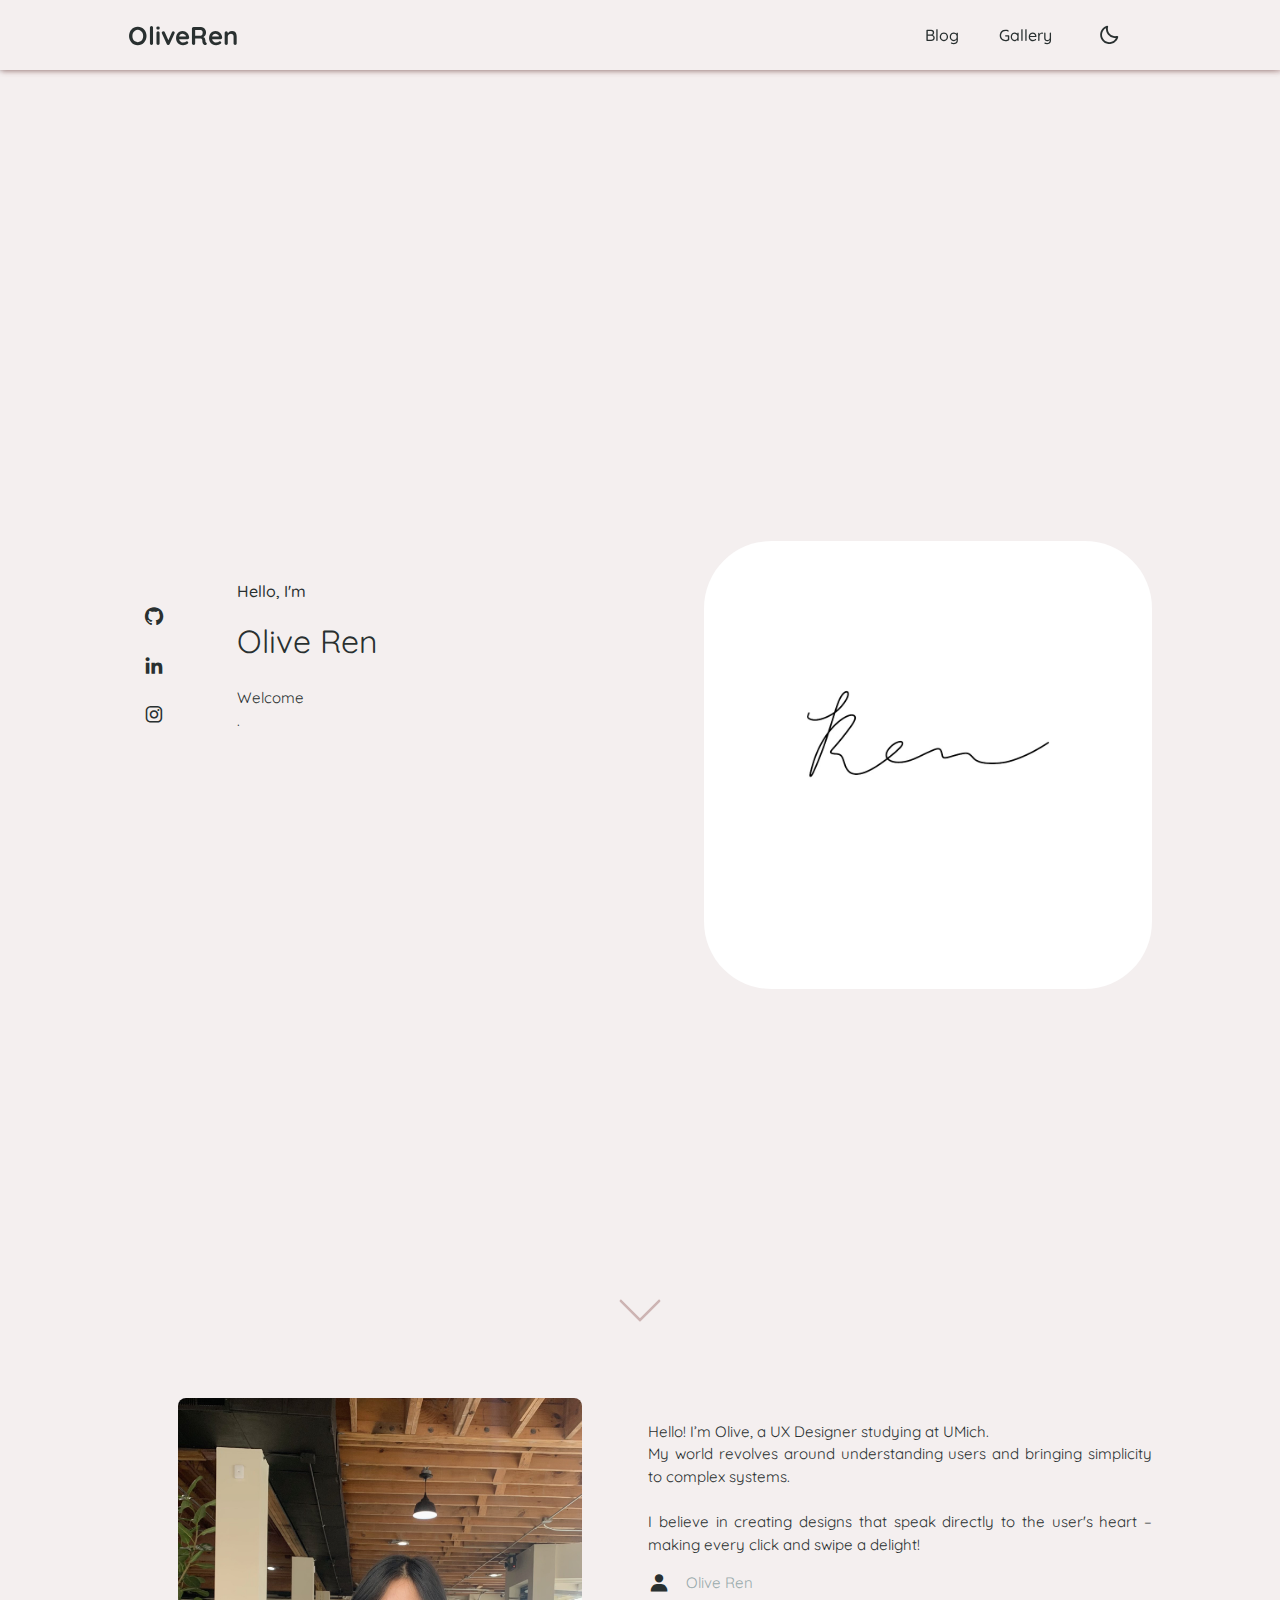
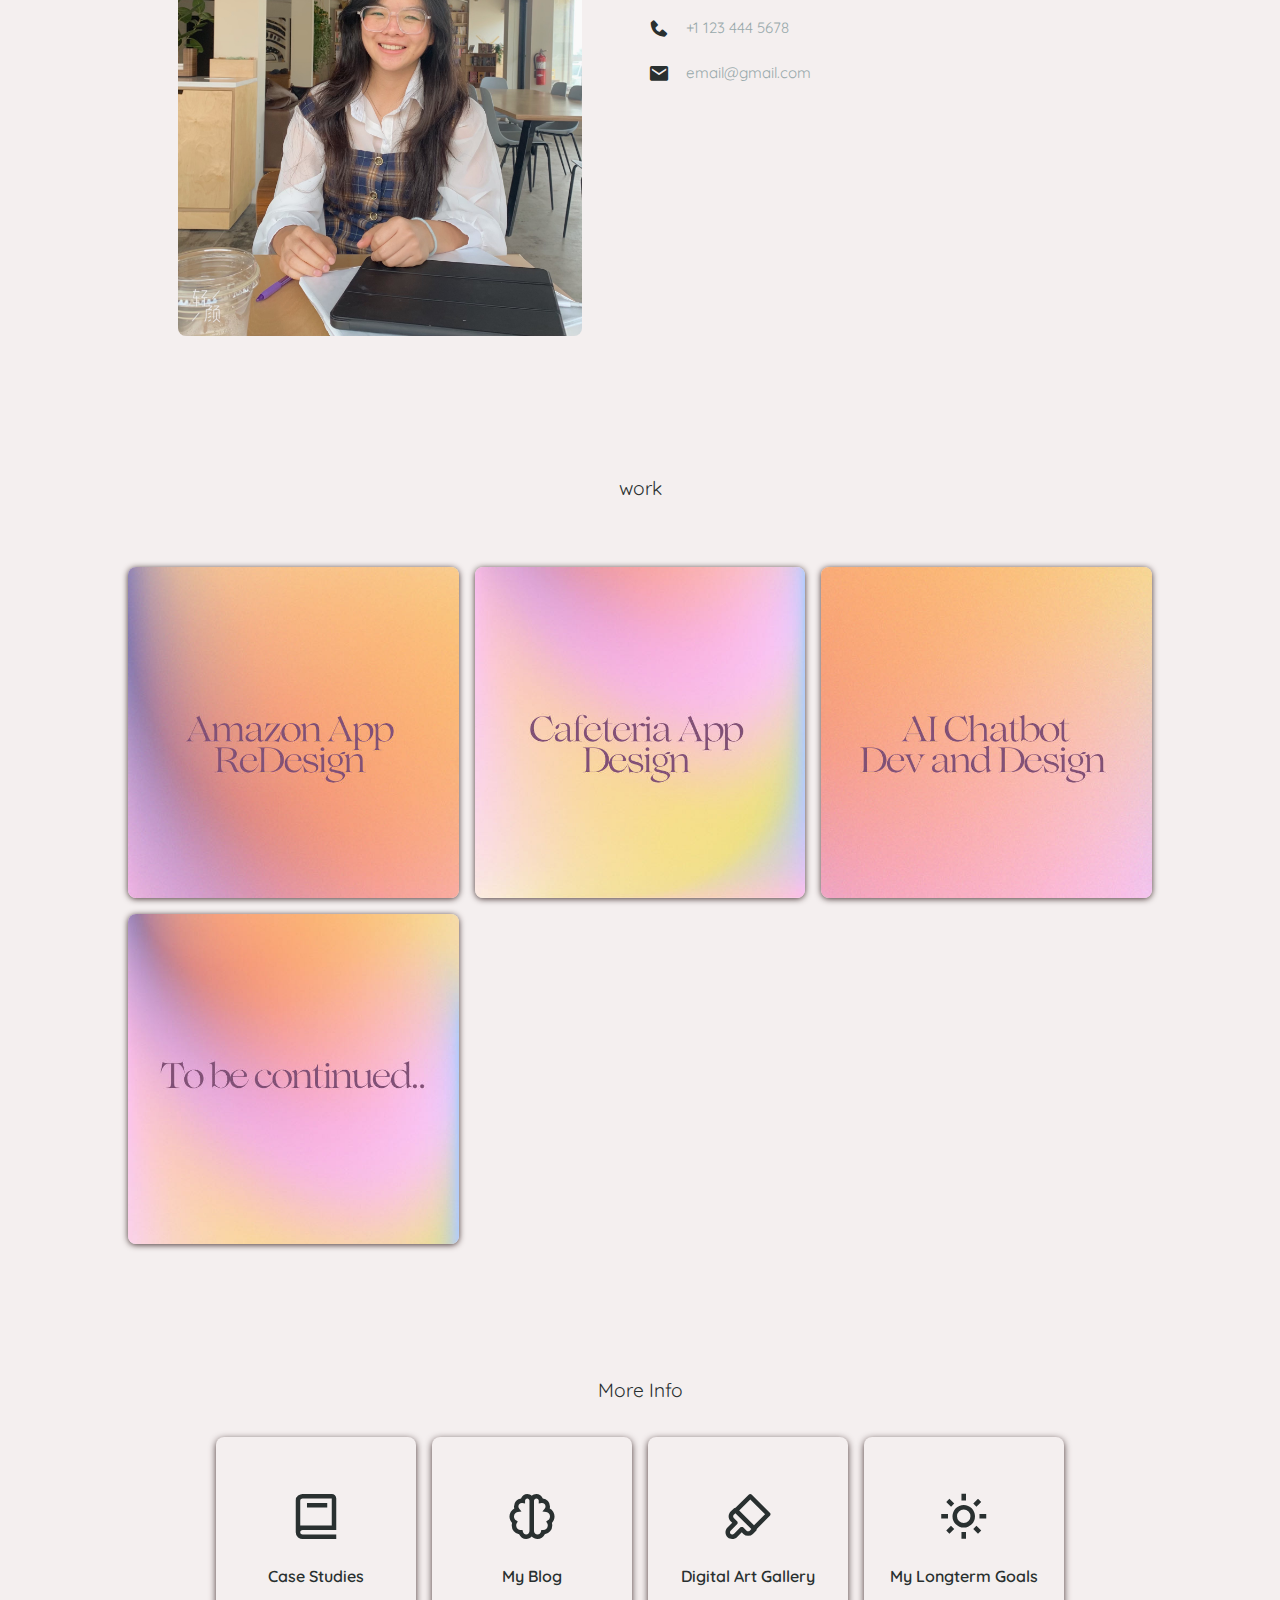
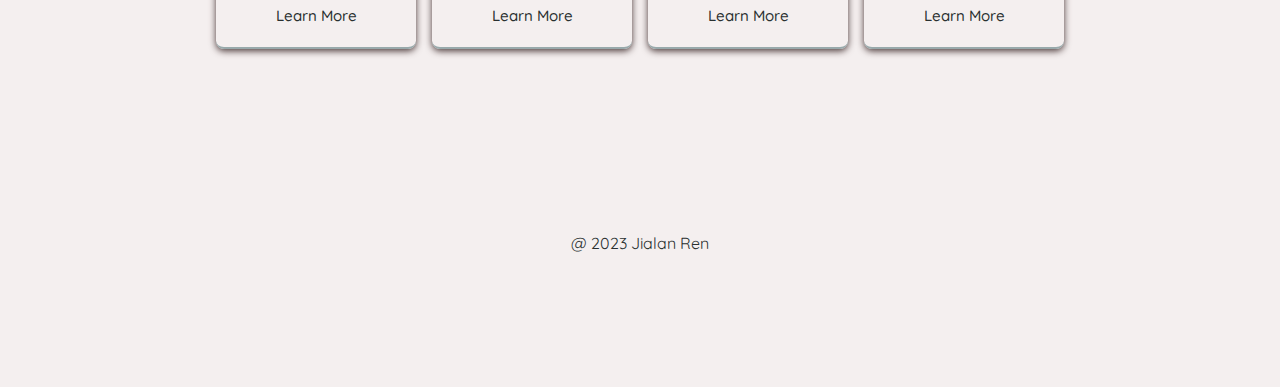
==== index.html @ ed808ed2 "Add files via upload" ====
<!DOCTYPE html>
<html lang="en">
<head>
    <meta charset="UTF-8">
    <meta http-equiv="X-UA-Compatible" content="IE=edge">
    <meta name="viewport" content="width=device-width, initial-scale=1.0">
    <title>Olive </title>
    <link rel="icon" type="image/x-icon" href="/android-chrome-192x192.png">
    <!-- Link To CSS -->
    <link rel="stylesheet" href="css/reset.css">
    <link rel="stylesheet" href="css/style.css">
    <!-- Box Icons -->
    <link rel="stylesheet"
  href="https://cdn.jsdelivr.net/npm/boxicons@latest/css/boxicons.min.css">
 
</head>
<body>
    <!-- Navbar -->
    <header>
        <a href="#" class="logo">OliveRen</a>
 
        <div class="bx bx-menu" id="menu-icon"></div>
 
        <ul class="navbar">
            <li><a href="#home"></a></li>
            
            <li><a href="blog/blog.html">Blog</a></li>
            <li><a href="gallery/index.html">Gallery</a></li>
            <li><a href="#portfolio"></a></li>
            <li><a href="#contact"></a></li>
            
            <div class="bx bx-moon" id="darkmode"></div>
        </ul>
    </header>
    <li><a href = "#main" id="jump">Skip to Main Content</a></li>
    <!-- Footer -->
    
        <div className ="bottom-header">
            <h4></h4>
        </div>

  
    <!-- Home -->
    <section class="home" id="home">
        
        <div class="social">
            <a href="https://github.com/renjialan"><i class='bx bxl-github'></i></a>
            <a href="https://www.linkedin.com/in/oliveren/"><i class='bx bxl-linkedin' ></i></a>
            <a href="https://www.instagram.com/oliveren_illustrations/"><i class='bx bxl-instagram' ></i></a>
        </div>
       
        <div class="home-text">
            <span>Hello, I'm</span>
            <h1>Olive Ren</h1>
            <h2></h2>
            <p>Welcome <br> . 
            <br><br></p>
            <!-- <a href="https://www.linkedin.com/in/oliveren/" class="btn">Contact Me</a> -->
        </div>

        

          
           <div class="branch-container">
            <img class="branch" src="img/sig.jpeg"
            width="500px"
            height="500px" alt="image of signature">
          </div>
          
       

    </section>

       <div class="arrow-container">
            <div class="arrow"></div>
          </div>
 
    <!-- About -->
    <section class="about" id="about">
        <div class="heading">
            <!-- <h2>About Me</h2>
            <span>Introduction</span>
        </div>
        About Content -->
       <div class="about-container">
            <div class="about-img">
                <img src="img/olive.JPG" alt="image of author">
            </div>
            <div class="about-text">
                <p>
                  <br>Hello! I’m Olive, a UX Designer  studying at UMich. 
                  <br>My world revolves around understanding users and bringing simplicity to complex systems. 
                  <br><br>I believe in creating designs that speak directly to the user's heart – making every click and swipe a delight!

                  
                    
                </p>
                <div class="information">
                    
                    <div class="info-box">
                        <i class='bx bxs-user' ></i>
                        <span>Olive Ren</span>
                    </div>
                    
                    <div class="info-box">
                        <i class='bx bxs-phone' ></i>
                        <span>+1 123 444 5678</span>
                    </div>
                    
                    <div class="info-box">
                        <i class='bx bxs-envelope' ></i>
                        <span>email@gmail.com</span>
                    </div>
                </div>
                
            </div> 
        </div> 

    </section>


          <!-- Portfolio -->
          <section class="portfolio" id="portfolio">
            <div class="heading">
              <h2>work</h2>
              <span></span>
              <div class="portfolio-text">
                <p>
                  <br><a href="https://github.com/renjialan/"></a>
                </p>
              </div>
            </div>
            <hr class="hr">
            <div class="portfolio-content">
              <div class="portfolio-img">
                <a href="https://medium.com/@oliveren88/amazons-mobile-app-redesigned-with-ux-principles-b2f4d8c00d8">
                  <img src="img/Amazon.jpeg" alt="image of Amazon tab">
                  <div class="img-text">
                  <div class="overlay"></div>  
                    <h3></h3>
                    <p></p>
                  </div>
                </a>
              </div>
              <div class="portfolio-img">
                <img src="img/Cafeteria.jpeg" alt="image of cafeteria app tab">
                <div class="img-text">
                  <h3></h3>
                  <p></p>
                </div>
              </div>
              <div class="portfolio-img">
                
                <img src="img/Flutter.jpeg" alt="image of flutter app tab">
                <div class="img-text">
                  <h3></h3>
                  <p></p>
                </div>
              </div>
              <div class="portfolio-img">
                <img src="img/Tobe.jpeg" alt="image that says to be continued">
                <div class="img-text">
                  <h3></h3>
                  <p></p>
                </div>
              </div>
            </div>
          </section>
          
    
    
 
    </section>
    
    <!-- Services -->
    <section class="services" id="services">
        <div class="heading">
            <h2>More Info</h2>
            
        </div>
        <div class="services-content">
            <!-- Box 1 -->
            <div class="services-box">
                <i class='bx bx-book' ></i>
                <h3>Case Studies</h3>
                <a href="https://medium.com/@oliveren88">Learn More</a>
            </div>
            <!-- Box 2 -->
            <div class="services-box">
                <i class='bx bx-brain' ></i>
                <h3>My Blog</h3>
                <a href="https://medium.com/@oliveren88">Learn More</a>
            </div>
            <!-- Box 3 -->
            <div class="services-box">
                <i class='bx bx-brush' ></i>
                <h3>Digital Art Gallery</h3>
                <a href="gallery/index.html">Learn More</a>
            </div>

            <div class="services-box">
                <i class='bx bx-sun' ></i>
                <h3>My Longterm Goals</h3>
                <a href="#">Learn More</a>
            </div>
        </div>
    </section>
    

 
    <!-- Footer -->
    <section class="Footer" id="Footer">
        <div class ="bottom-header">
            <h4><p>@ 2023 Jialan Ren<p\></h4>
    </section>
 
 
    <!-- Link To JS -->
    <script src="js/index.js"></script>
</body>
</html>
---- css/style.css ----
/* Google Fonts */

  @import url('https://fonts.googleapis.com/css2?family=Quicksand:wght@300;400&display=swap');
  @import url();

* {
  margin: 0;
  padding: 0;
  box-sizing: border-box;
  list-style: none;
  text-decoration: none;
  scroll-behavior: smooth;
  scroll-padding-top: 2rem;
  font-family: "Quicksand", sans-serif;
  -moz-osx-font-smoothing: grayscale;
  -webkit-font-smoothing: antialised;
  line-height: 1.5;
  
  
}
:root {
  --main-color: #98a9ab;
  --bg-color: #f4efef;
  --text-color: #293030;
  --second-text:#ffe521;
  accent-color: hsl(4, 43%, 80%);
  --shadow-color: hsl(0, 15%, 25%);
  --hover: #cdb4b3;
 
  --big-font: 2rem;
  --medium-font: 1rem;
  --p-font: 0.941rem;
}


/* mobile/default view */

:root {
  --big-font: 1.5rem;
  --medium-font: 0.9rem;
}


body.active {
  --text-color: #e4d8a4;
  --bg-color: #2e343a;
  }
  body {
  background: var(--bg-color);
  color: var(--text-color);
  }
  *::selection {
  color: var(--bg-color);
  background: var(--main-color);
  }
  .heading {
  text-align: center;
  margin-top: 2rem;
  }

  .heading h2 {
    font-size: 18px;
    }
    
    .heading h4{
    text-align: center;
    font-size: 15px;
    }
    
    
    
    .heading span {
    font-size: var(--p-font);
    color: var(--main-color);
    }
    header {
    position: fixed;
    width: 100%;
    top: 0;
    right: 0;
    z-index: 1000;
    display: flex;
    align-items: center;
    justify-content: space-between;
    background: var(--bg-color);
    padding: 13px 10%;
    transition: 0.2s;
    box-shadow: -3px -3px 7px var(--shadow-color),
                  2px 2px 5px var(--hover);
    }


    header.shadow {
    box-shadow: 0 0 4px rgb(14 55 54 / 15%);
    }
    .logo {
    font-size: 1rem;
    font-weight: 600;
    font-family: "Quicksand", sans-serif;
    color: var(--text-color);
    }
    
    
/* // */
.navbar {
  display: flex;
  flex-direction: column;
  position: absolute;
  top: -500px; /* Initially hidden */
  left: 0;
  right: 0;
  background: var(--bg-color);
  transition: top 0.3s;
  text-align: center;
}

.navbar.active {
  top: 100%; /* Show menu */
}

.navbar a {
  padding: 1.5rem;
  display: block;
  color: var(--text-color);
}
/* // */

/* signature pricture */
.branch-container {
  position: relative;
  width: 100%;
  height: auto;
  display: none;
  justify-content: center;
  align-items: center;
  margin-top: 20vh;
}

.branch {
  max-width: 100%;
  height: auto;
  object-fit: contain; /* Ensures the image fits within the container without stretching */
  border-radius: 15%;
  /* animation: float 5s infinite; */
}

    
#darkmode {
font-size: 22px;
cursor: pointer;
}

.social {
display: flex;
flex-direction: column;
padding-left: 15px;
}


.social a {
margin-bottom: 1rem;
font-size: 22px;
color: var(--text-color);
}
.social a:hover {
color: var(--hover);
}


/* blinking arrow */
    .arrow-container {
      position: relative;
      margin-top: -5%;
      display: flex;
      justify-content: center;
      
      }
      
      .arrow {
      width: 30px;
      height: 30px;
      border: solid var(--hover);
      border-width: 0 3px 3px 0;
      border-radius: 5%;
      transform: rotate(45deg);
      animation: blink 3s infinite;
      }
      
      @keyframes blink {
      0% {
        opacity: 1;
      }
      50% {
        opacity: 0;
      }
      100% {
        opacity: 1;
      }
      }
      
      @keyframes glowing {
      0%, 100% {
        box-shadow: 0 0 5px 5px --hover; /* Glowing effect */
      }
      50% {
        box-shadow: none;
      }
      }


      
      
    .home {
      position: relative;
      width: 100%;
      min-height: 150vh;
      display: grid;
      grid-template-columns: 0.5fr 1fr 1fr ;
      align-items: center;
      gap: 1.2rem;
      }
      .home-img {
      order: 3;
      }
      .home-img img {
      width: 100%;
      }
      .home-text span {
      font-size: var(--medium-font);
      font-weight: 500;
      margin-top: 50%;
      }
      .home-text h1 {
      font-size: var(--big-font);
      margin-top: 3%;
      margin-bottom: 5%;
      }
      .home-text h2 {
      font-size: 1.1rem;
      font-weight: 400;
      margin-bottom: 1rem;
      }
      .home-text p {
      font-size: var(--p-font);
      font-weight: 400;
      margin: 0.7rem 0 1rem;
      }

      .about-container {
        display: grid;
        grid-template-columns: repeat(2, 1fr);
        gap: 1rem;
        margin-top: 2rem;
        }
        
        .about-img img {
        width: 80%;
        border-radius: 0.5rem;
        }
        .about-text p {
        font-size: var(--p-font);
        font-weight: 400;
        text-align: justify;
        }
        .information {
        margin: 1rem 0 1.4rem;
        }
        .information .info-box {
        display: flex;
        align-items: center;
        margin-bottom: 1.4rem;
        }
        .information .info-box .bx {
        font-size: 22px;
        }
        .information .info-box span {
        font-weight: 400;
        margin-left: 1rem;
        }
        .skills-container {
        display: grid;
        grid-template-columns: repeat(2, 1fr);
        align-items: center;
        gap: 1rem;
        margin-top: 4rem;
        }
        .skills-img img {
        width: 120%;
        height: auto;
        padding-left: 3rem;
        object-position: center;
        }
        
        
        
        .services-content {
        display: grid;
        grid-template-columns: repeat(auto-fit, minmax(200px, auto));
        justify-content: center;
        gap: 1rem;
        margin-top: 2rem;
        }
        .services-box {
        padding: 20px;
        gap: 10px;
        width: 100%;
        display: flex;
        flex-direction: column;
        align-items: center;
        text-align: center;
        border-radius: 0.5rem;
        border-bottom: 2px solid var(--main-color);
        box-shadow: 0 2px 7px var(--shadow-color);
        }
        .services-box:hover{
        background-color: var(--hover);
        }
        
        .services-box h3 {
        font-size: 1rem;
        font-weight: 600;
        margin: 0.7rem 0 0.4rem;
        }
        .services-box:hover h3{
        color: var(text-color);
        }
        .services-box .bx {
        padding-top: 2rem;
        font-size: 54px;
        color: var(--text-color);
        }
        .services-box:hover .bx{
        color: var(--text-color);
        }
        .services-box a {
        color: var(--text-color);
        font-size: var(--p-font);
        font-weight: 500;
        }
        .services-box:hover a{
        color: var(--hover);
        }
        .portfolio-content {
        display: grid;
        grid-template-columns: repeat(auto-fit, minmax(280px, auto));
        gap: 1rem;
        margin-top: 2rem;
        }
        
        .portfolio-text p {
        font-size: 15px;
        font-weight: 400;
        text-align: center;
        margin-top: 10px;
        margin-bottom: 10px;
        }
        .portfolio-img {
        overflow: hidden;
        border-radius: 0.5rem;
        box-shadow: 0 1px 6px var(--shadow-color);
        
        }
        .portfolio-img img {
        width: 100%;
        display: block;
        }
        .portfolio-img img:hover {
        transform: scale(1.1);
        transition: 1s;
        
        }
        
        .portfolio-img {
        position: relative;
        }
        
        .img-text {
        position: absolute;
        top: 50%;
        left: 50%;
        transform: translate(-50%, -50%);
        text-align: center;
         /* Set the desired text color */
        /* background-color: rgba(0, 0, 0, 0.7); Set the desired background color and opacity */
        padding: 10px;
        width: 80%; /* Adjust the width as needed */
        }
        
        .img-text h3 {
        margin-bottom: 5px;
        font-size: 20px; /* Set the desired font size */
        }
        
        .img-text p {
        margin: 0;
        }
        
        .overlay {
        position: absolute;
        top: 0;
        bottom: 0;
        left: 0;
        right: 0;
        height: 100%;
        width: 100%;
        opacity: 0;
        transition: .5s ease;
        background-color: #FFFFFF;
        }
        
        .container:hover .overlay {
        opacity: 1;
        }
        
        .Footer {
        display: grid;
        place-items: center;
        padding: 20px;
        background: var(--bg-color);
        color: var(--text-color);
        }
        .Footer h4 {
        margin-top: 7rem;
        font-size: 1rem;
        margin-bottom: 7rem;
        }
        .Footer-social a i{
        color: var(accent-color);
        font-size: 25px;
        margin-left: 10px;
        text-align: center;
        line-height: 40px;
        background-color: var(--bg-color);
        border-radius: 50%;
        width: 40px;
        height: 40px;
        }
        .copyright {
        padding: 20px;
        background: var(--main-color);
        text-align: center;
        color: var(--bg-color);
        }
        .copyright a{
        color: var(--shadow-color);
        }
/* accessibility code */

#jump{
  position: absolute;
  left: -500px;  
  
  z-index: 2;
  padding: 5px 10px; 
  color: black;
  border: #fff 2px solid;
  border-radius: 10px;
}

#jump:focus { 
  left: 50px;  
  position: absolute;
   
  
  z-index: 2000;
  padding: 5px 10px; 
  color: black;
  border: #fff 2px solid;
  border-radius: 10px;
}

@media screen and (prefers-reduced-motion: reduce) {
  img {
     transition: none;
 }

 .arrow{
     animation: none;
 }
}
 


/* menu icon toggle */
#menu-icon {
  font-size: 24px;
  cursor: pointer;
  z-index: 10001;
  display: block; /* Visible on mobile */
}

#menu-icon:hover {
  color: var(--hover);
}

/* tablet view */
@media (min-width: 768px) {
  
  section {
    padding: 50px 10%;
  }

 
  .heading h2, .heading h4 {
    font-size: larger;
  }

  
  .about-container, .skills-container {
    grid-template-columns: repeat(2, 1fr);
  }

  .logo {
    font-size: 1.61rem;
    font-weight: 700;
    
    }
    
  .branch-container {
    position: relative;
    width: 100%;
    height: auto;
    display: flex;
    justify-content: center;
    align-items: center;
    margin-top: 20vh;
  }
  
  .branch {
    max-width: 100%;
    height: auto;
    object-fit: contain; 
    border-radius: 15%;
    /* animation: float 5s infinite; */
  }


  header {
    position: fixed;
    width: 100%;
    top: 0;
    right: 0;
    z-index: 1000;
    display: flex;
    align-items: center;
    justify-content: space-between;
    background: var(--bg-color);
    padding: 13px 10%;
    transition: 0.2s;
    box-shadow: -3px -3px 7px var(--shadow-color),
                  2px 2px 5px var(--hover);
    }
    header.shadow {
    box-shadow: 0 0 4px rgb(14 55 54 / 15%);
    }
  .navbar {
    display: flex;
    }
  .navbar a {
    font-size: 1rem;
    padding: 10px 20px;
    color: var(--text-color);
    
    font-weight: 500;
    }
    .navbar a:hover {
    color: var(--hover);
    }
    #menu-icon {
    
    display: none;
    }
    #darkmode {
    font-size: 22px;
    cursor: pointer;
    }


 
      .navbar a {
      font-size: 1rem;
      padding: 10px 20px;
      color: var(--text-color);
      font-weight: 500;
      }
    
    
    .navbar a {
      padding: 1.5rem;
      display: block;
      color: var(--text-color);
    }
    

    header {
      padding: 13px 10%; /* Adjust the padding for larger screens */
  }

 

  .navbar {
      display: flex; 
      flex-direction: row; 
      position: relative; 
      top: auto; 
      justify-content: center; 
  }

  .navbar a {
      padding: 10px 20px; /* Adjust the padding for navbar links */
      display: inline-block; /* Display links in line */
  }

  #menu-icon {
      display: none; /* Hide the hamburger menu icon on desktop */
  }

  #darkmode {
      /* Adjust the dark mode icon style if needed */
      font-size: 22px; 
      position: absolute;
      top: 0.7rem;
      right: 2rem;
      vertical-align: middle;
  }


}
/* desktop view */

@media (min-width: 1024px) {
  header {
    padding: 13px 10%;
  }


  :root {
    --big-font: 2rem;
    --medium-font: 1rem;
  }


  .home {
    grid-template-columns: 0.2fr 1fr 1fr;
  }

}
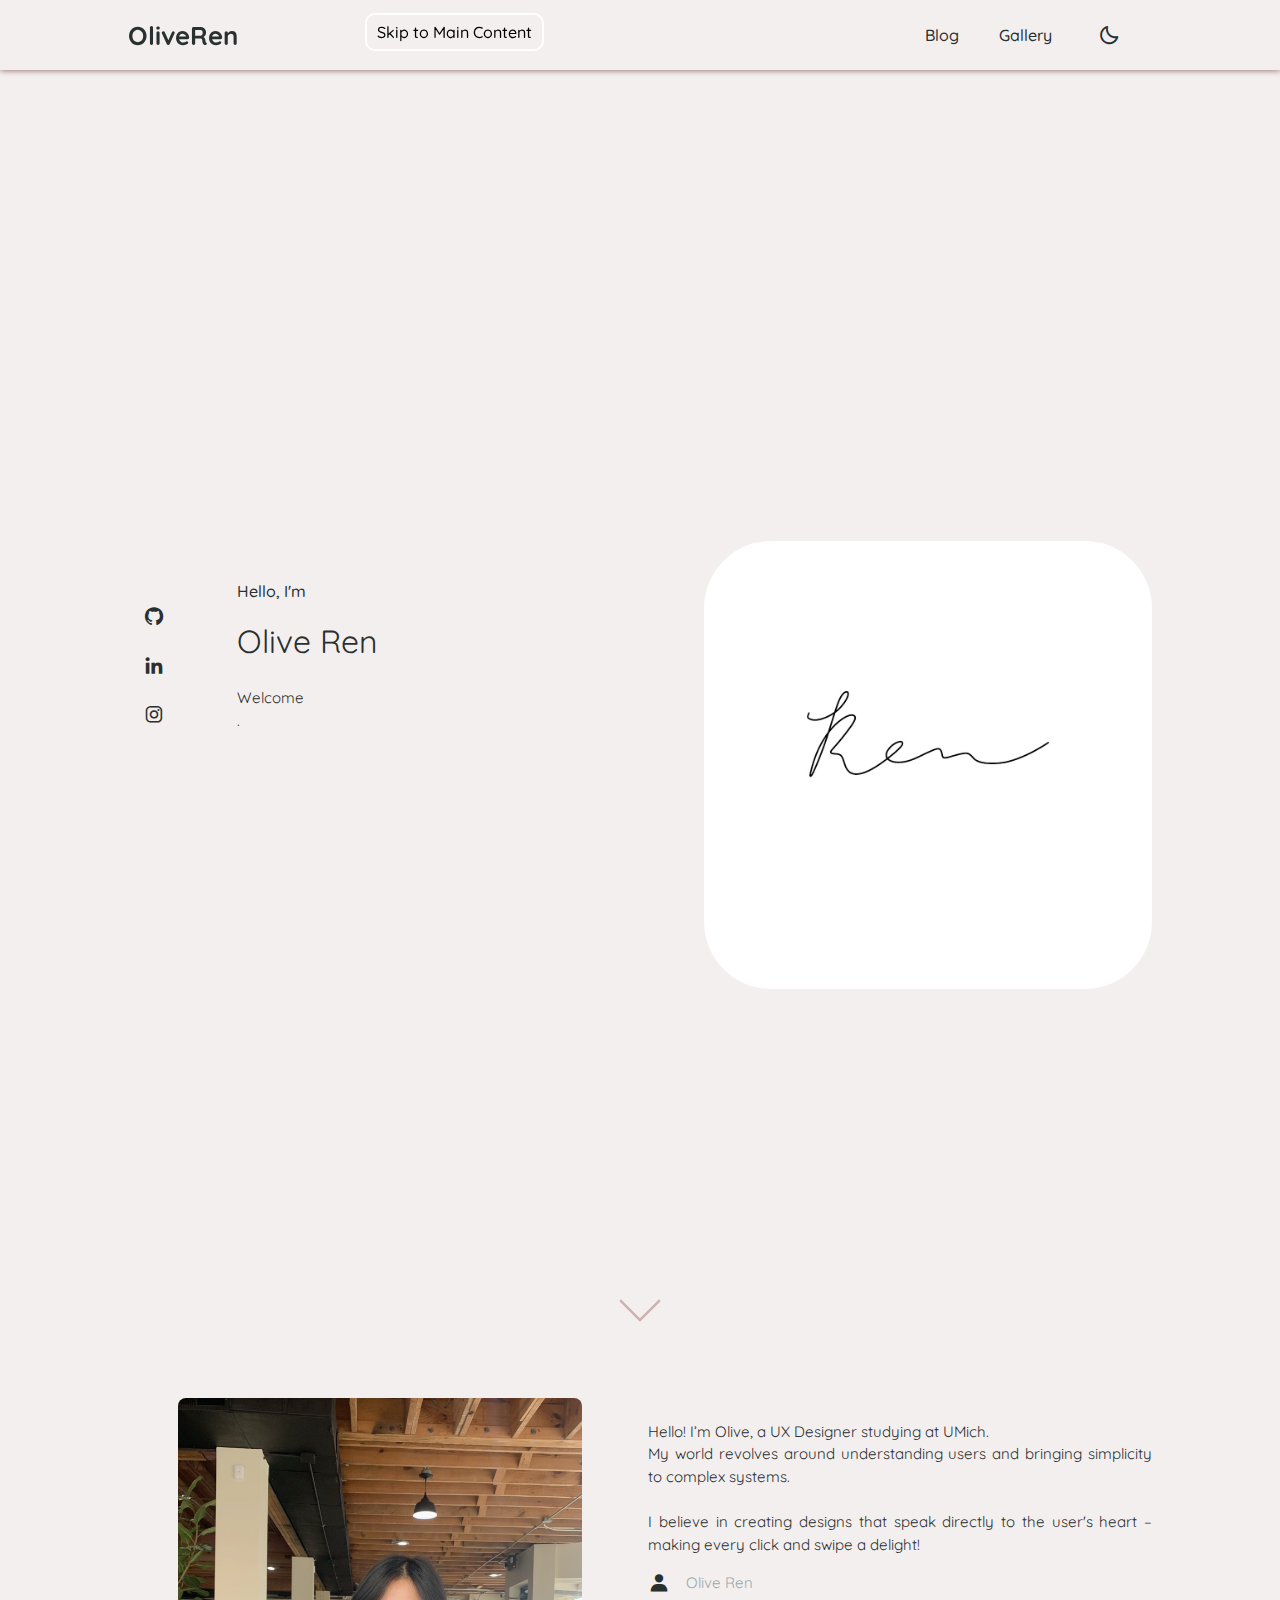
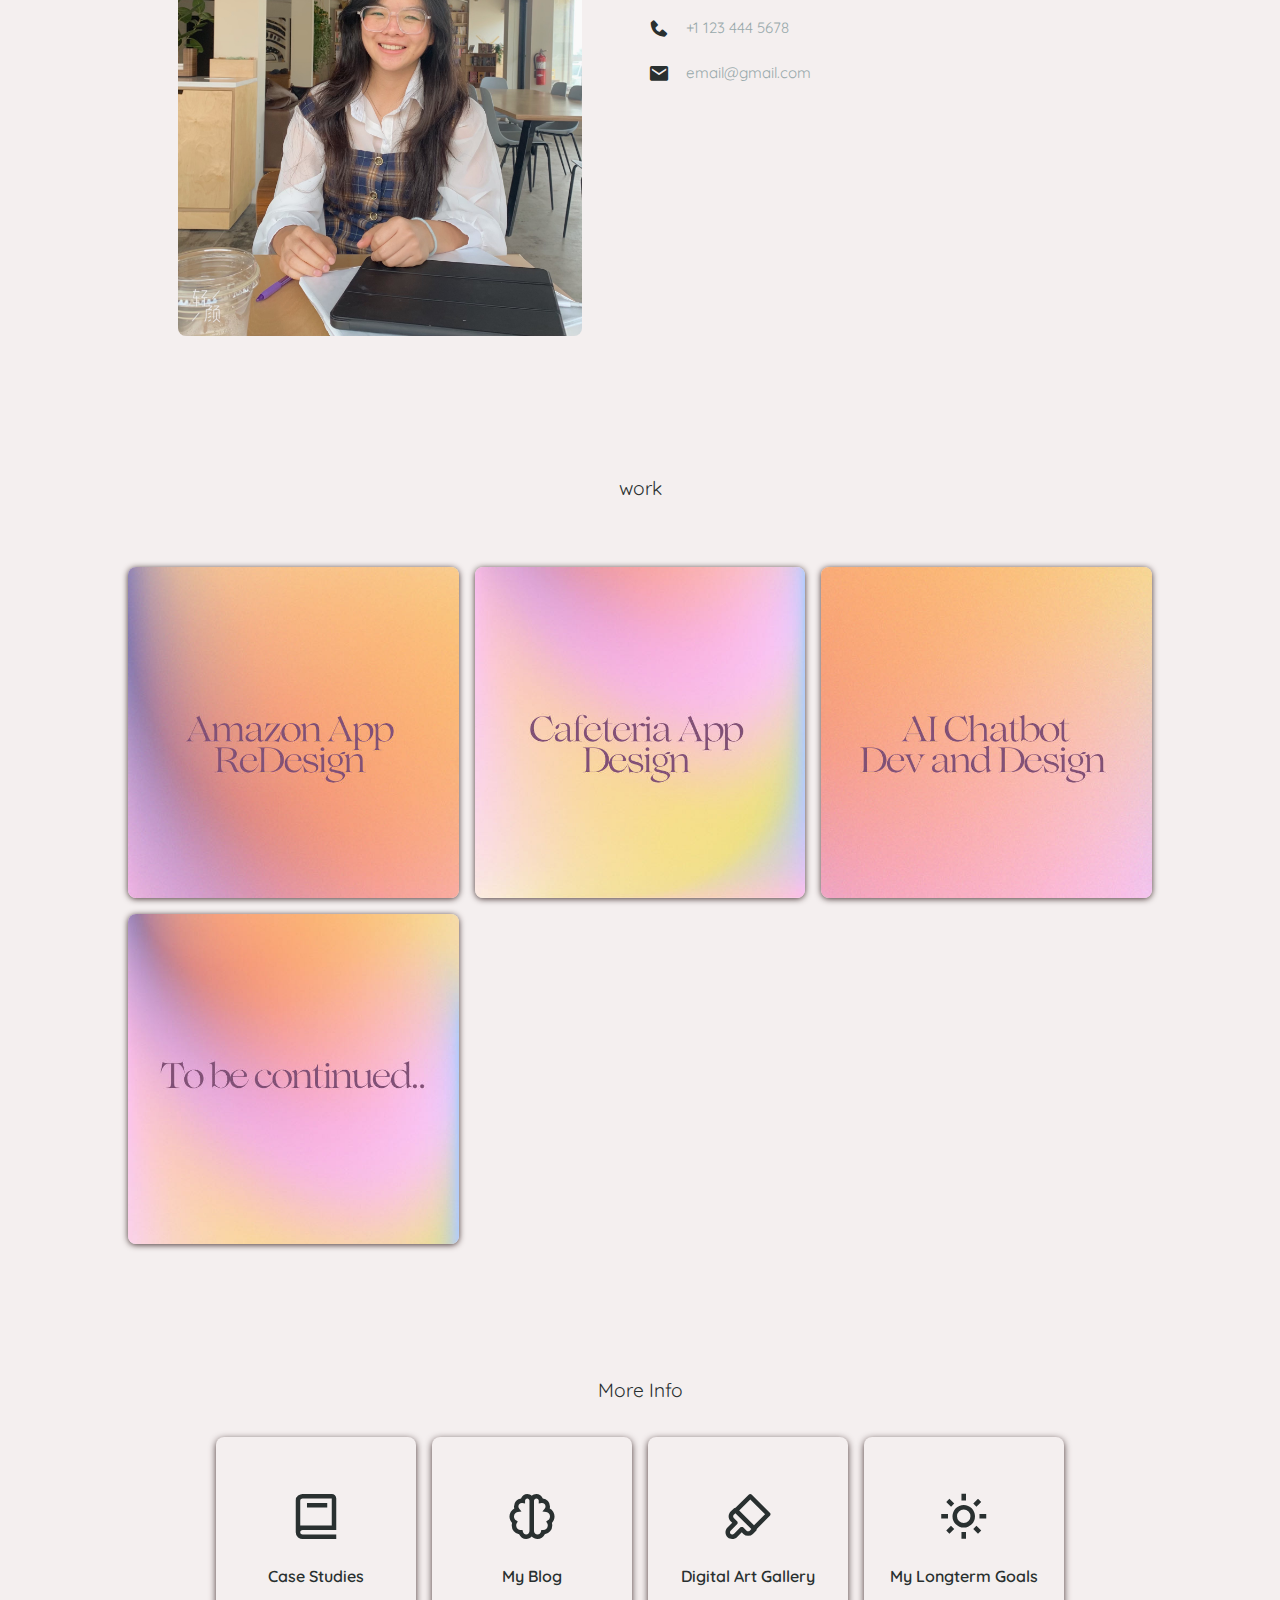
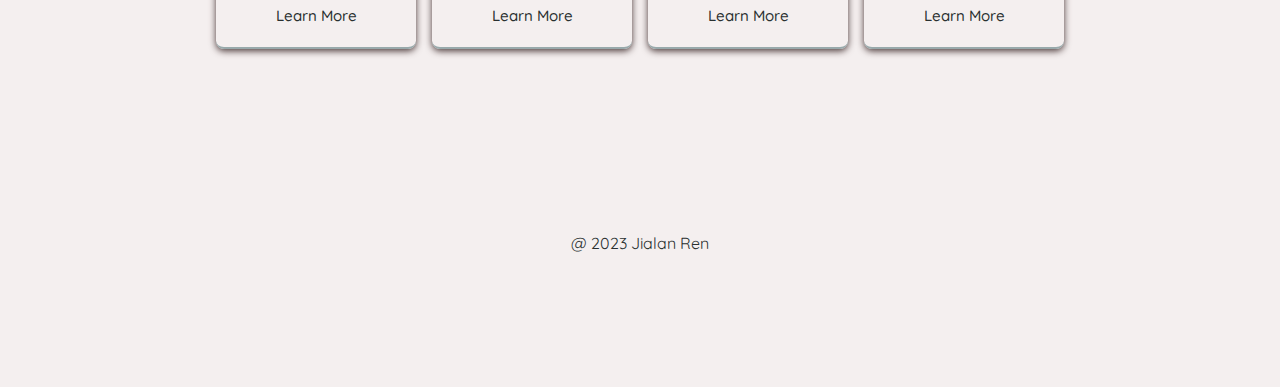
==== commit a27005eb: "Update index.html" ====
--- a/index.html
+++ b/index.html
@@ -18,11 +18,13 @@
 <body>
     <!-- Navbar -->
     <header>
+      
         <a href="#" class="logo">OliveRen</a>
  
         <div class="bx bx-menu" id="menu-icon"></div>
- 
+ <nav>
         <ul class="navbar">
+          <li><a href = "#home" id="jump">Skip to Main Content</a></li>
             <li><a href="#home"></a></li>
             
             <li><a href="blog/blog.html">Blog</a></li>
@@ -32,8 +34,9 @@
             
             <div class="bx bx-moon" id="darkmode"></div>
         </ul>
+      </nav>
     </header>
-    <li><a href = "#main" id="jump">Skip to Main Content</a></li>
+    
     <!-- Footer -->
     
         <div className ="bottom-header">
@@ -219,4 +222,4 @@
     <!-- Link To JS -->
     <script src="js/index.js"></script>
 </body>
-</html>+</html>
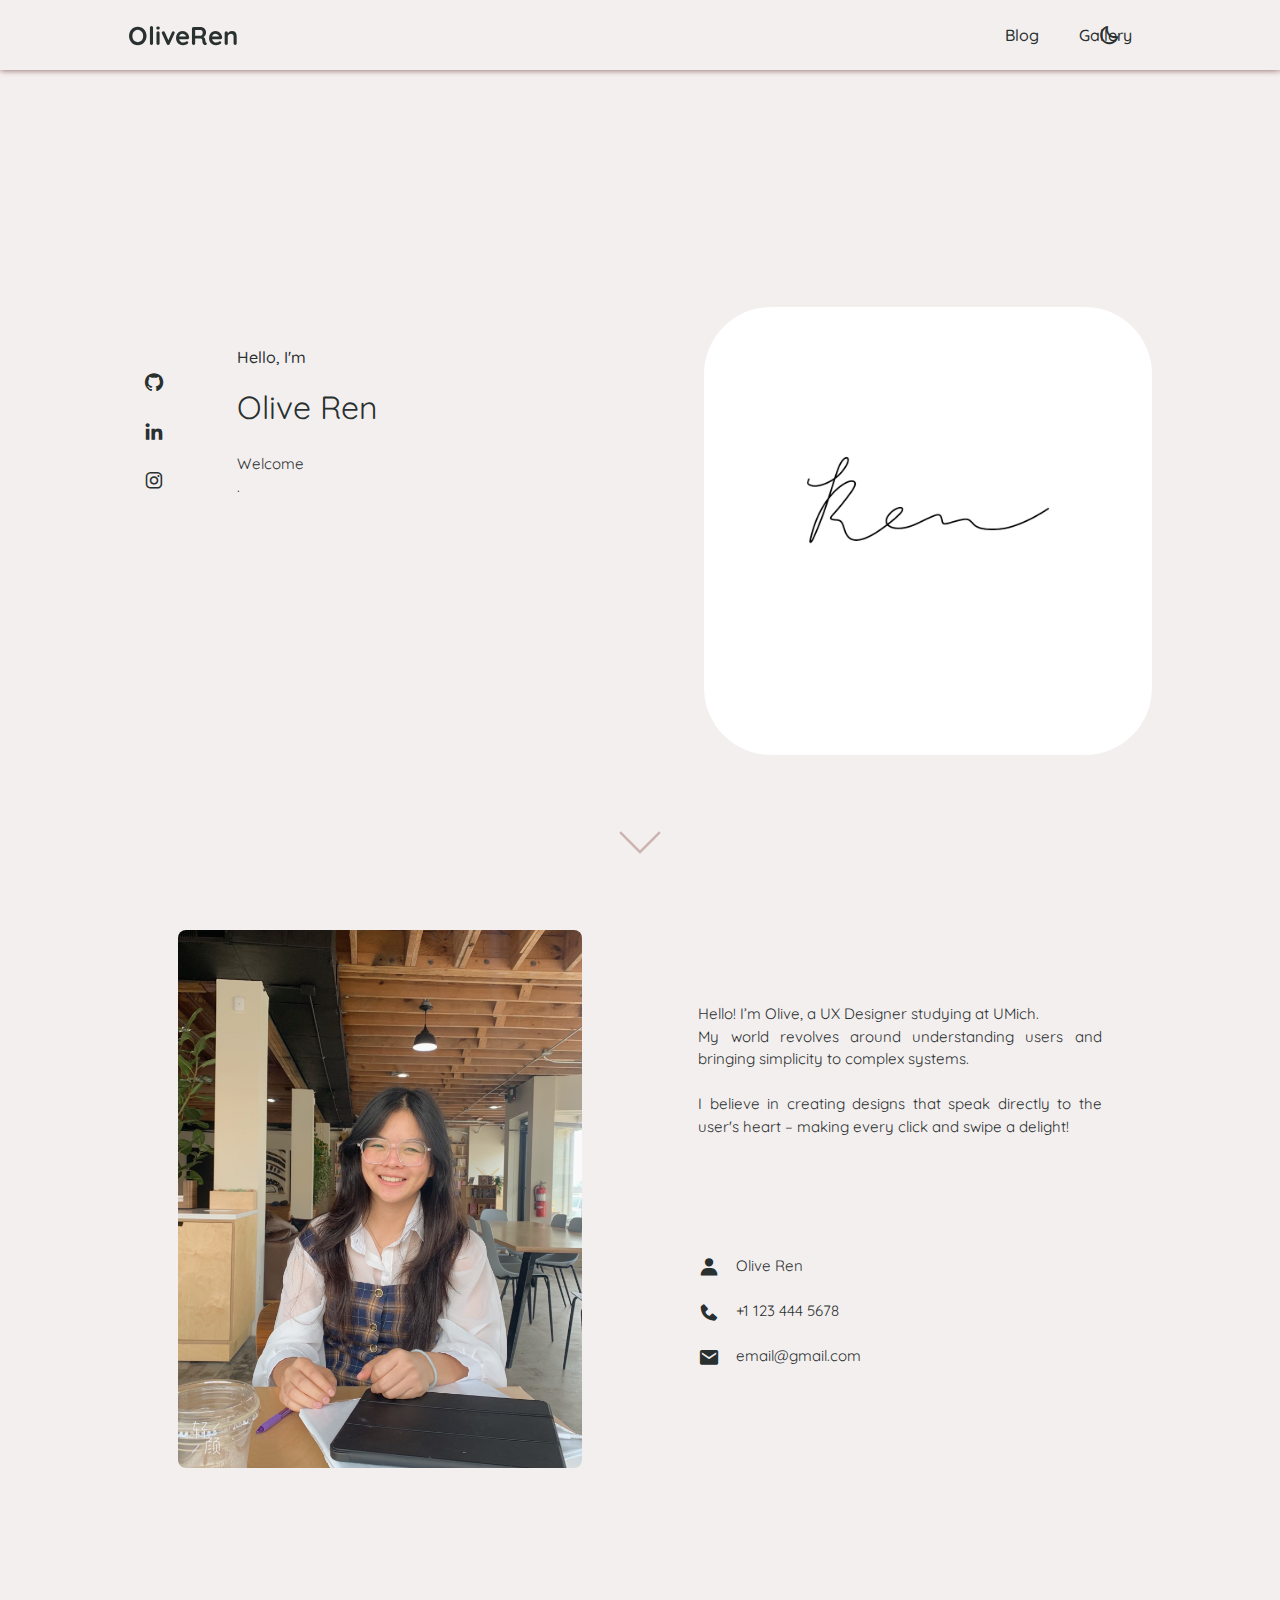
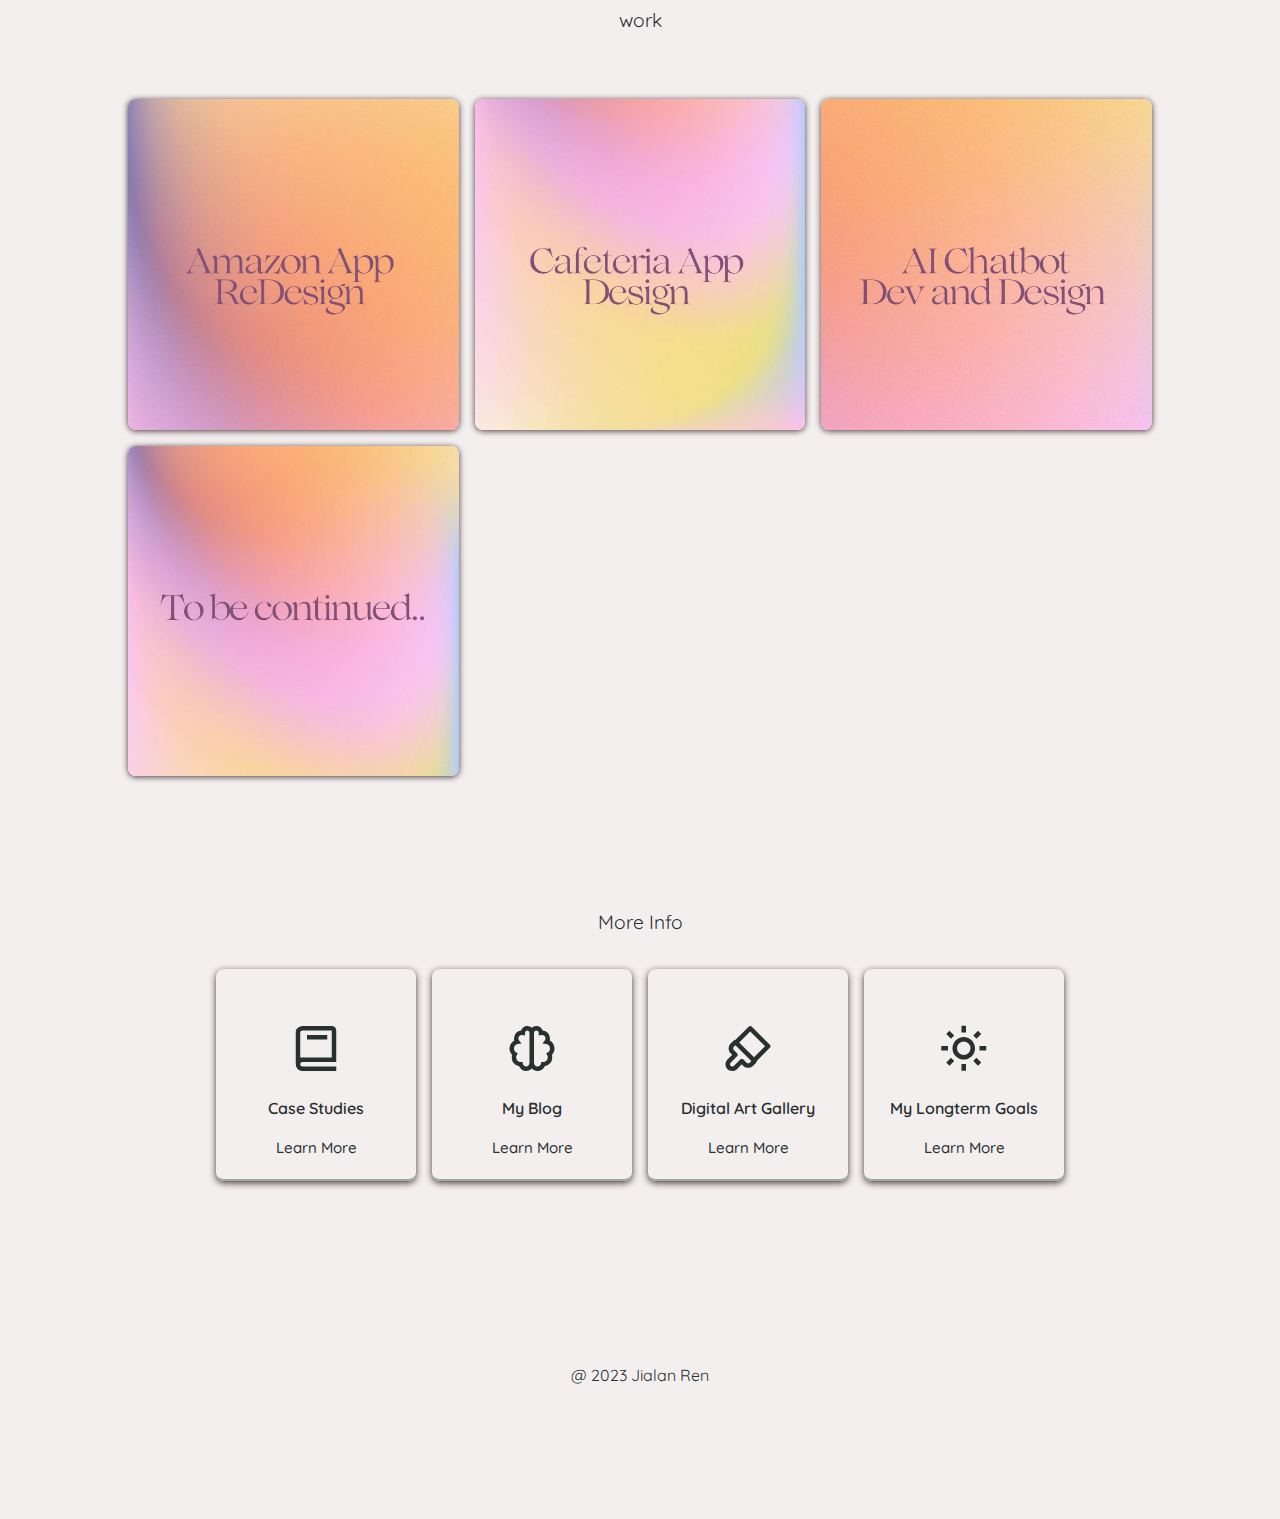
==== commit 10c0e810: "Update index.html" ====
--- a/index.html
+++ b/index.html
@@ -25,12 +25,11 @@
  <nav>
         <ul class="navbar">
           <li><a href = "#home" id="jump">Skip to Main Content</a></li>
-            <li><a href="#home"></a></li>
-            
-            <li><a href="blog/blog.html">Blog</a></li>
+            
+            
+            <li><a href="https://medium.com/@oliveren">Blog</a></li>
             <li><a href="gallery/index.html">Gallery</a></li>
-            <li><a href="#portfolio"></a></li>
-            <li><a href="#contact"></a></li>
+            
             
             <div class="bx bx-moon" id="darkmode"></div>
         </ul>
@@ -40,7 +39,7 @@
     <!-- Footer -->
     
         <div className ="bottom-header">
-            <h4></h4>
+            
         </div>
 
   
@@ -56,7 +55,7 @@
         <div class="home-text">
             <span>Hello, I'm</span>
             <h1>Olive Ren</h1>
-            <h2></h2>
+            
             <p>Welcome <br> . 
             <br><br></p>
             <!-- <a href="https://www.linkedin.com/in/oliveren/" class="btn">Contact Me</a> -->
@@ -141,7 +140,7 @@
                   <img src="img/Amazon.jpeg" alt="image of Amazon tab">
                   <div class="img-text">
                   <div class="overlay"></div>  
-                    <h3></h3>
+                    
                     <p></p>
                   </div>
                 </a>
--- a/css/style.css
+++ b/css/style.css
@@ -45,6 +45,8 @@
 body.active {
   --text-color: #e4d8a4;
   --bg-color: #2e343a;
+  --shadow-color: rgba(255, 255, 255, 0.2); /* Example: Lighter shadow for dark mode */
+    --hover: rgba(255, 255, 255, 0.4); /* Adjust as needed */
   }
   body {
   background: var(--bg-color);
@@ -72,7 +74,7 @@
     
     .heading span {
     font-size: var(--p-font);
-    color: var(--main-color);
+    
     }
     header {
     position: fixed;
@@ -91,9 +93,7 @@
     }
 
 
-    header.shadow {
-    box-shadow: 0 0 4px rgb(14 55 54 / 15%);
-    }
+  
     .logo {
     font-size: 1rem;
     font-weight: 600;
@@ -124,6 +124,8 @@
   display: block;
   color: var(--text-color);
 }
+
+
 /* // */
 
 /* signature pricture */
@@ -214,7 +216,7 @@
     .home {
       position: relative;
       width: 100%;
-      min-height: 150vh;
+      min-height: 98vh;
       display: grid;
       grid-template-columns: 0.5fr 1fr 1fr ;
       align-items: center;
@@ -248,9 +250,9 @@
       }
 
       .about-container {
-        display: grid;
-        grid-template-columns: repeat(2, 1fr);
-        gap: 1rem;
+        display: flex;
+        flex-direction: column;
+        
         margin-top: 2rem;
         }
         
@@ -262,14 +264,17 @@
         font-size: var(--p-font);
         font-weight: 400;
         text-align: justify;
+        padding: 10%;
         }
         .information {
         margin: 1rem 0 1.4rem;
+        padding: 10%;
         }
         .information .info-box {
         display: flex;
         align-items: center;
         margin-bottom: 1.4rem;
+        color: #293030;
         }
         .information .info-box .bx {
         font-size: 22px;
@@ -449,8 +454,7 @@
 
 #jump{
   position: absolute;
-  left: -500px;  
-  
+  left: -5000px;  
   z-index: 2;
   padding: 5px 10px; 
   color: black;
@@ -459,10 +463,10 @@
 }
 
 #jump:focus { 
-  left: 50px;  
+  left: -500px;  
   position: absolute;
    
-  
+  top: 100px;
   z-index: 2000;
   padding: 5px 10px; 
   color: black;
@@ -487,6 +491,7 @@
   font-size: 24px;
   cursor: pointer;
   z-index: 10001;
+  padding-left: 80%;
   display: block; /* Visible on mobile */
 }
 
@@ -534,7 +539,17 @@
     border-radius: 15%;
     /* animation: float 5s infinite; */
   }
-
+  .about-container {
+    display: grid;
+    grid-template-columns: repeat(2, 1fr);
+    gap: 1rem;
+    margin-top: 2rem;
+    }
+    
+    .about-img img {
+    width: 80%;
+    border-radius: 0.5rem;
+    }
 
   header {
     position: fixed;
@@ -551,9 +566,7 @@
     box-shadow: -3px -3px 7px var(--shadow-color),
                   2px 2px 5px var(--hover);
     }
-    header.shadow {
-    box-shadow: 0 0 4px rgb(14 55 54 / 15%);
-    }
+   
   .navbar {
     display: flex;
     }
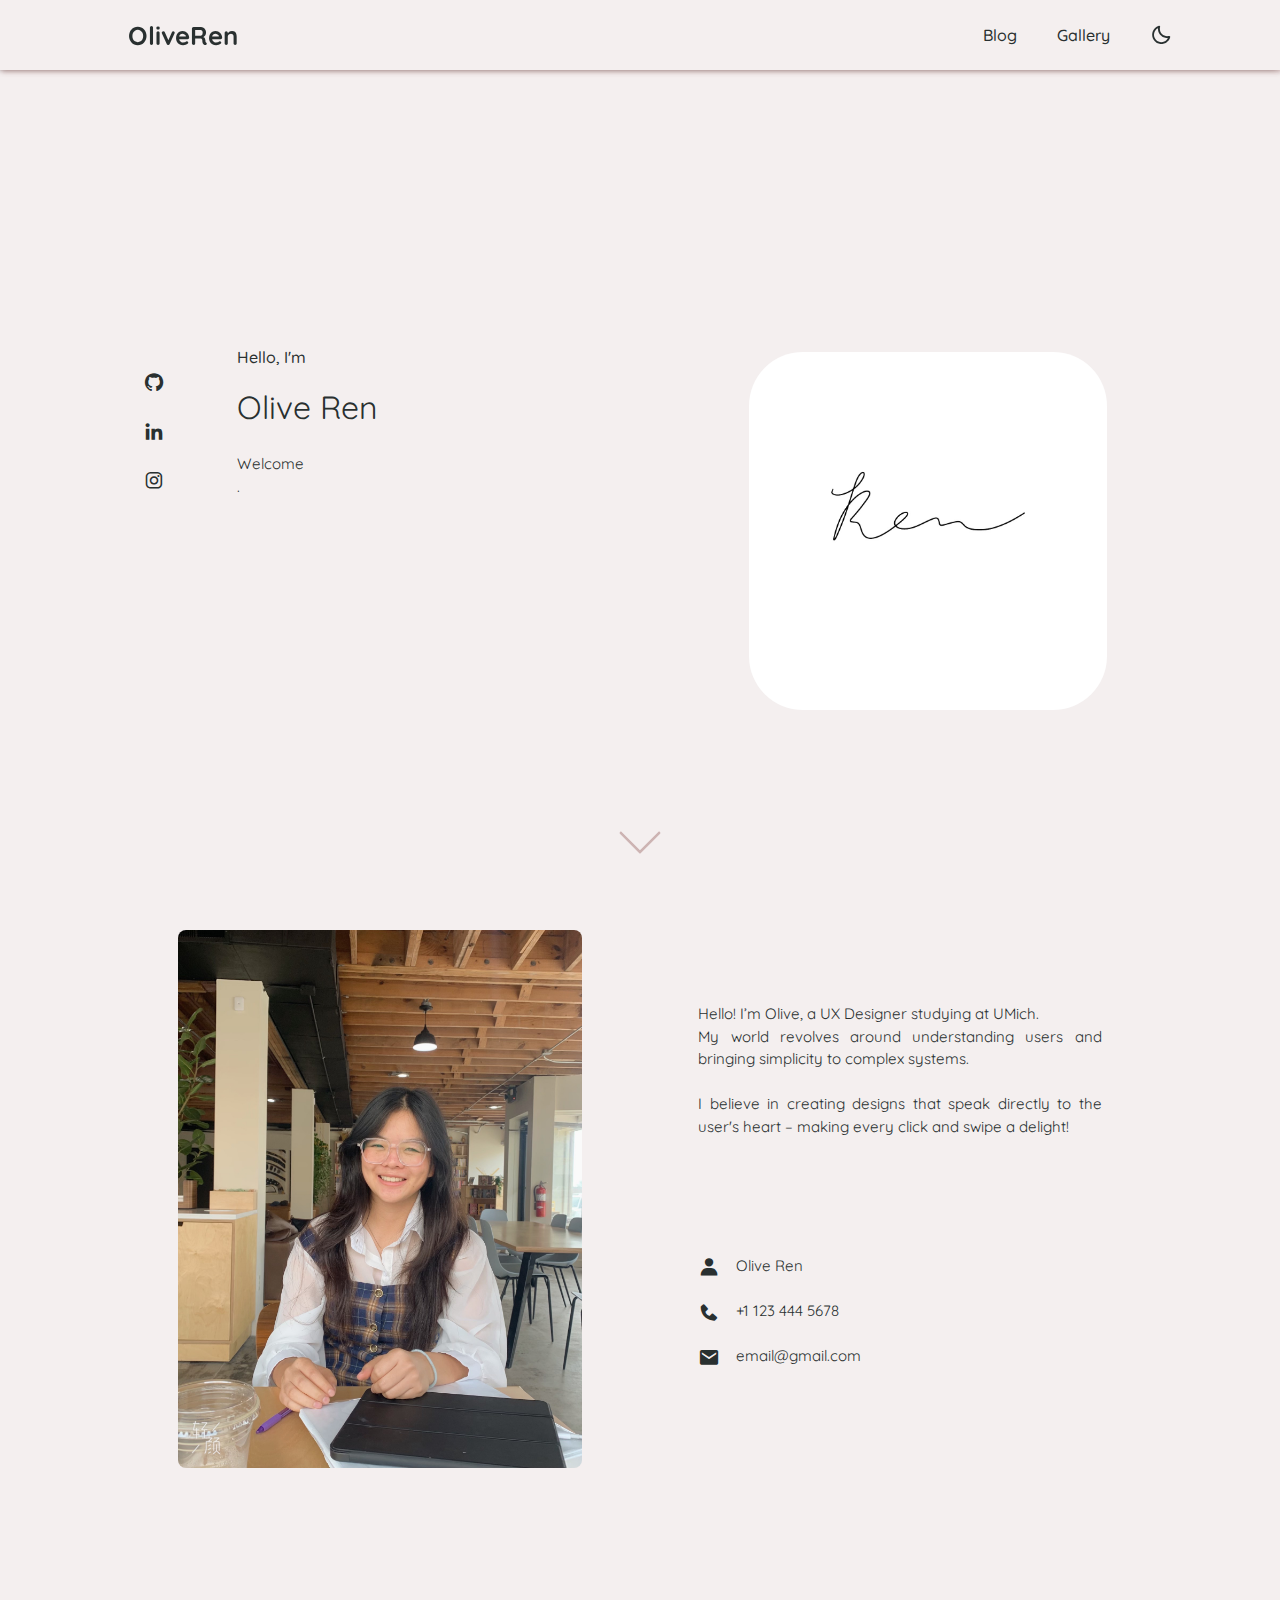
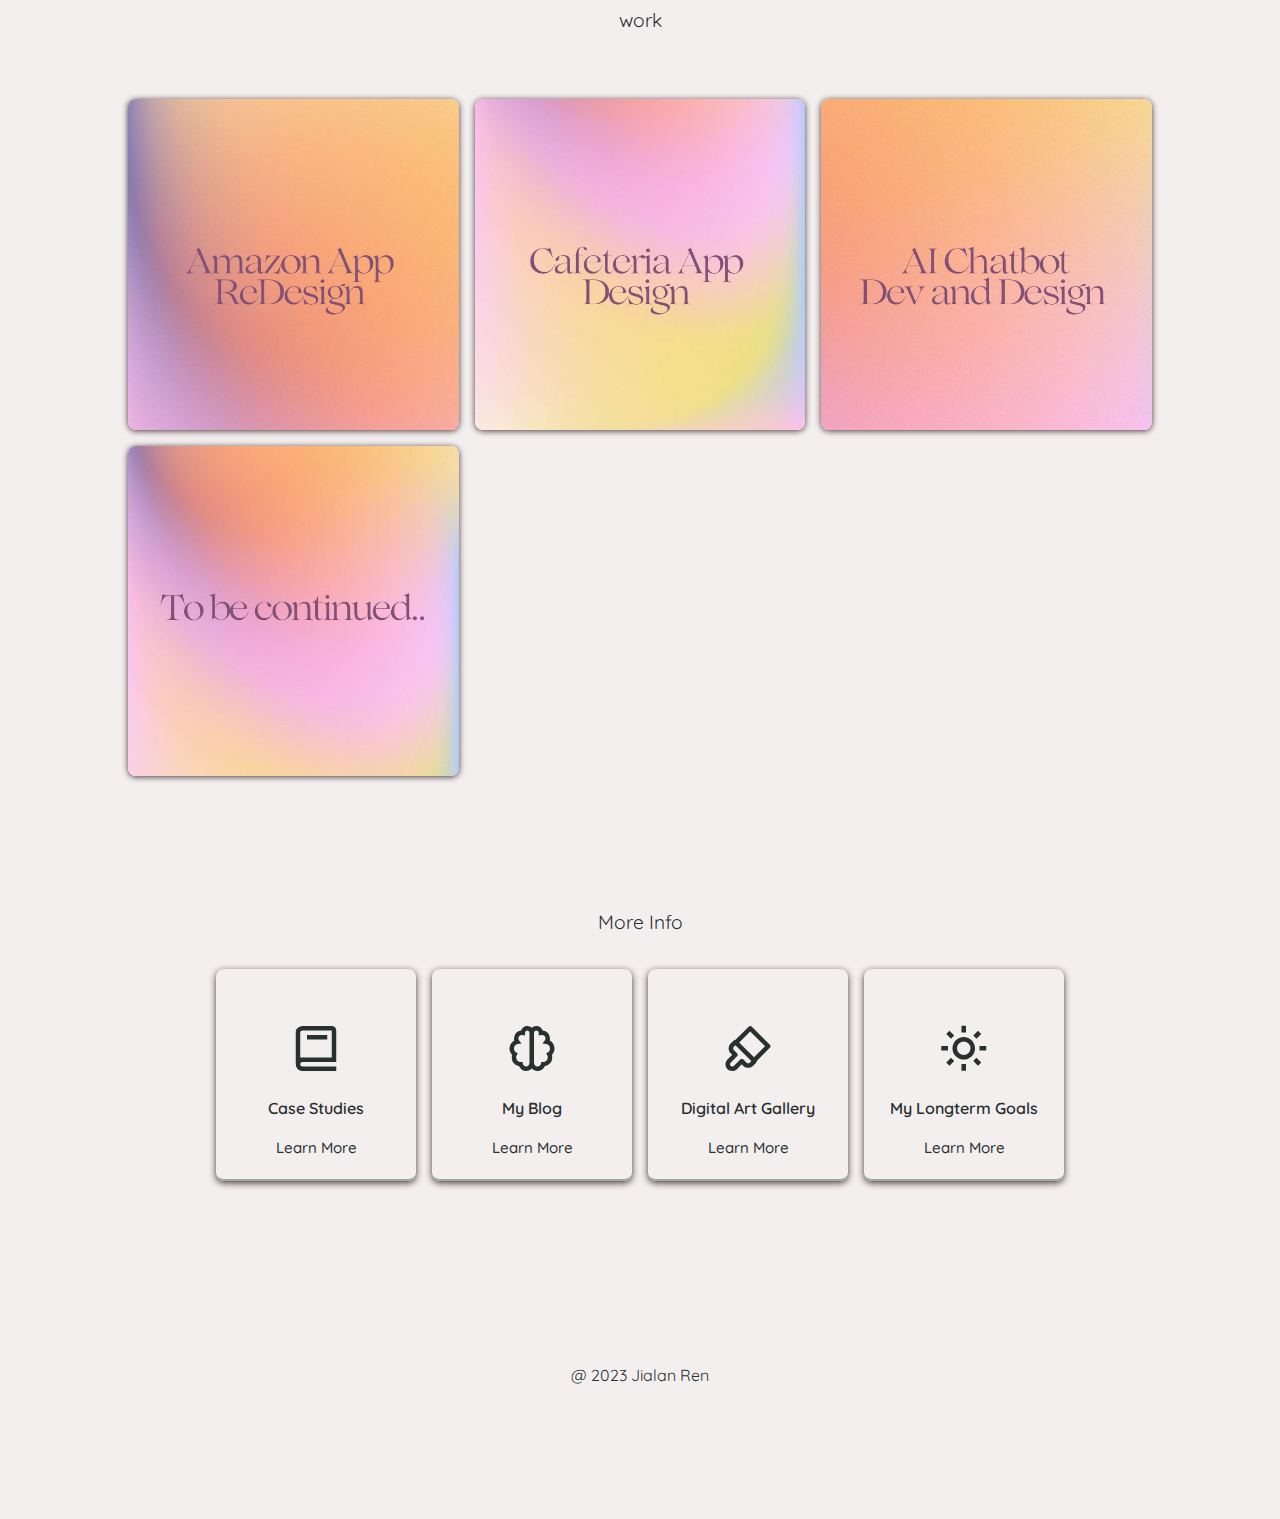
==== commit 1c5017c3: "Update index.html" ====
--- a/index.html
+++ b/index.html
@@ -19,7 +19,7 @@
     <!-- Navbar -->
     <header>
       
-        <a href="#" class="logo">OliveRen</a>
+        <a href="#home" class="logo">OliveRen</a>
  
         <div class="bx bx-menu" id="menu-icon"></div>
  <nav>
--- a/css/style.css
+++ b/css/style.css
@@ -533,7 +533,7 @@
   }
   
   .branch {
-    max-width: 100%;
+    max-width: 80%;
     height: auto;
     object-fit: contain; 
     border-radius: 15%;
@@ -587,6 +587,7 @@
     #darkmode {
     font-size: 22px;
     cursor: pointer;
+
     }
 
 
@@ -632,9 +633,9 @@
   #darkmode {
       /* Adjust the dark mode icon style if needed */
       font-size: 22px; 
-      position: absolute;
+      position: relative;
       top: 0.7rem;
-      right: 2rem;
+      right: -20px;
       vertical-align: middle;
   }
 
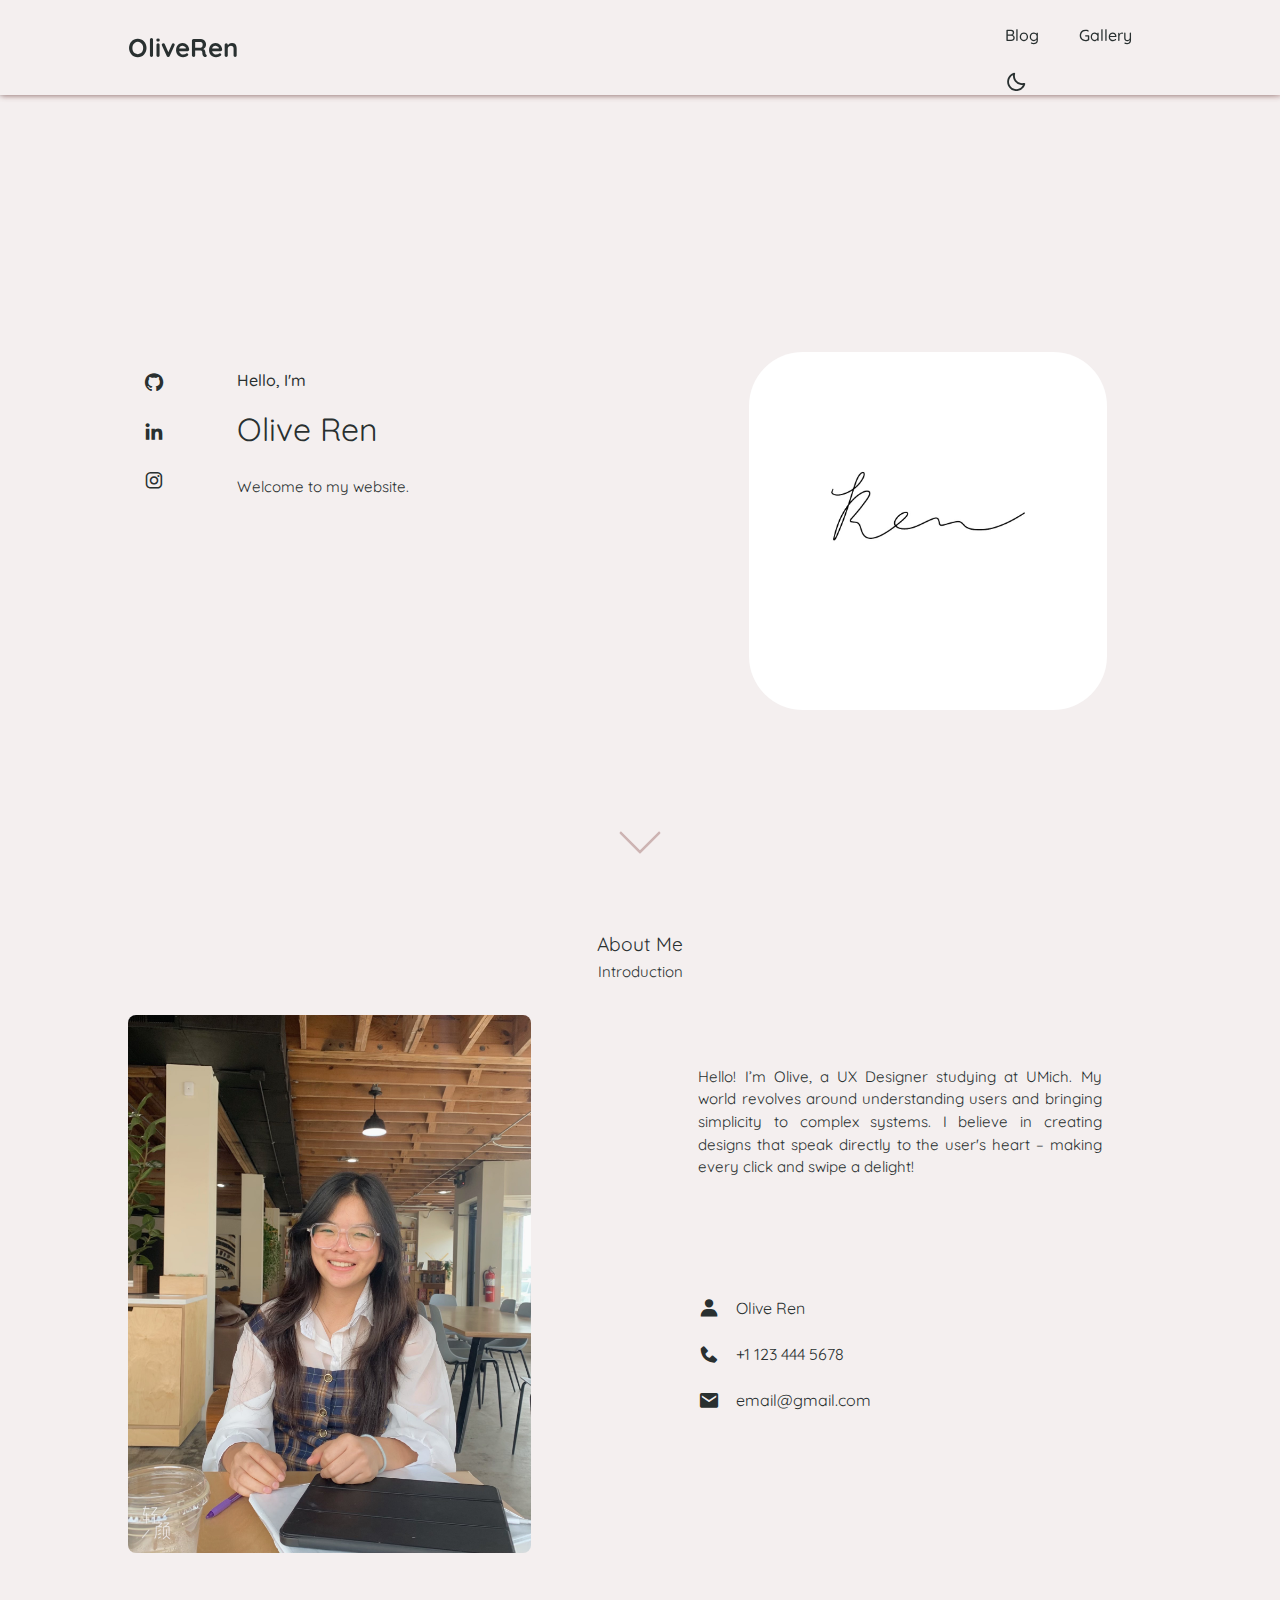
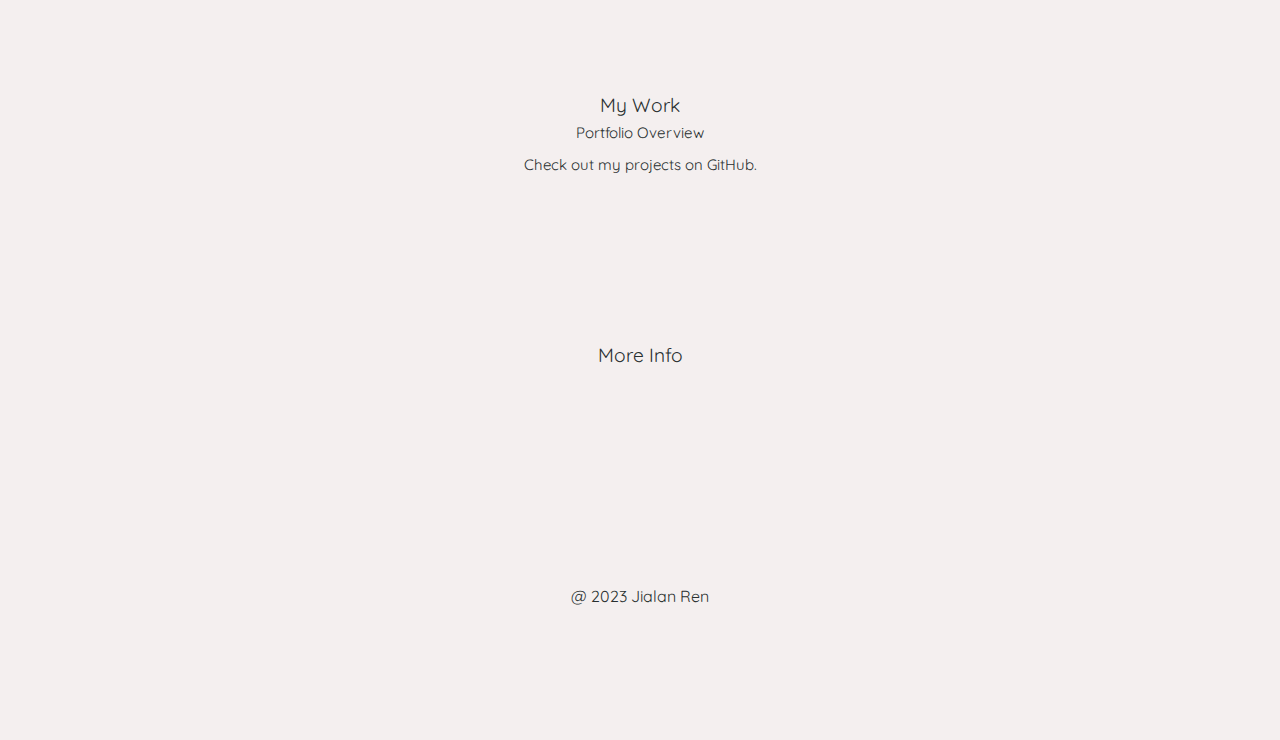
==== commit 7ef84dec: "Update index.html" ====
--- a/index.html
+++ b/index.html
@@ -1,224 +1,113 @@
-
 <!DOCTYPE html>
 <html lang="en">
 <head>
     <meta charset="UTF-8">
     <meta http-equiv="X-UA-Compatible" content="IE=edge">
     <meta name="viewport" content="width=device-width, initial-scale=1.0">
-    <title>Olive </title>
+    <title>Olive</title>
     <link rel="icon" type="image/x-icon" href="/android-chrome-192x192.png">
-    <!-- Link To CSS -->
     <link rel="stylesheet" href="css/reset.css">
     <link rel="stylesheet" href="css/style.css">
-    <!-- Box Icons -->
-    <link rel="stylesheet"
-  href="https://cdn.jsdelivr.net/npm/boxicons@latest/css/boxicons.min.css">
- 
+    <link rel="stylesheet" href="https://cdn.jsdelivr.net/npm/boxicons@latest/css/boxicons.min.css">
 </head>
 <body>
     <!-- Navbar -->
     <header>
-      
         <a href="#home" class="logo">OliveRen</a>
- 
         <div class="bx bx-menu" id="menu-icon"></div>
- <nav>
-        <ul class="navbar">
-          <li><a href = "#home" id="jump">Skip to Main Content</a></li>
-            
-            
-            <li><a href="https://medium.com/@oliveren">Blog</a></li>
-            <li><a href="gallery/index.html">Gallery</a></li>
-            
-            
+        <nav>
+            <ul class="navbar">
+                <li><a href="#home" id="jump">Skip to Main Content</a></li>
+                <li><a href="https://medium.com/@oliveren">Blog</a></li>
+                <li><a href="gallery/index.html">Gallery</a></li>
+            </ul>
             <div class="bx bx-moon" id="darkmode"></div>
-        </ul>
-      </nav>
+        </nav>
     </header>
-    
-    <!-- Footer -->
-    
-        <div className ="bottom-header">
-            
-        </div>
 
-  
     <!-- Home -->
     <section class="home" id="home">
-        
         <div class="social">
             <a href="https://github.com/renjialan"><i class='bx bxl-github'></i></a>
-            <a href="https://www.linkedin.com/in/oliveren/"><i class='bx bxl-linkedin' ></i></a>
-            <a href="https://www.instagram.com/oliveren_illustrations/"><i class='bx bxl-instagram' ></i></a>
+            <a href="https://www.linkedin.com/in/oliveren/"><i class='bx bxl-linkedin'></i></a>
+            <a href="https://www.instagram.com/oliveren_illustrations/"><i class='bx bxl-instagram'></i></a>
         </div>
-       
         <div class="home-text">
             <span>Hello, I'm</span>
             <h1>Olive Ren</h1>
-            
-            <p>Welcome <br> . 
-            <br><br></p>
-            <!-- <a href="https://www.linkedin.com/in/oliveren/" class="btn">Contact Me</a> -->
+            <p>Welcome to my website.</p>
         </div>
-
-        
-
-          
-           <div class="branch-container">
-            <img class="branch" src="img/sig.jpeg"
-            width="500px"
-            height="500px" alt="image of signature">
-          </div>
-          
-       
-
+        <div class="branch-container">
+            <img class="branch" src="img/sig.jpeg" width="500" height="500" alt="image of signature">
+        </div>
     </section>
 
-       <div class="arrow-container">
-            <div class="arrow"></div>
-          </div>
- 
+    <div class="arrow-container">
+        <div class="arrow"></div>
+    </div>
+
     <!-- About -->
     <section class="about" id="about">
         <div class="heading">
-            <!-- <h2>About Me</h2>
+            <h2>About Me</h2>
             <span>Introduction</span>
         </div>
-        About Content -->
-       <div class="about-container">
+        <div class="about-container">
             <div class="about-img">
                 <img src="img/olive.JPG" alt="image of author">
             </div>
             <div class="about-text">
-                <p>
-                  <br>Hello! I’m Olive, a UX Designer  studying at UMich. 
-                  <br>My world revolves around understanding users and bringing simplicity to complex systems. 
-                  <br><br>I believe in creating designs that speak directly to the user's heart – making every click and swipe a delight!
-
-                  
-                    
-                </p>
+                <p>Hello! I’m Olive, a UX Designer studying at UMich. My world revolves around understanding users and bringing simplicity to complex systems. I believe in creating designs that speak directly to the user's heart – making every click and swipe a delight!</p>
                 <div class="information">
-                    
                     <div class="info-box">
-                        <i class='bx bxs-user' ></i>
+                        <i class='bx bxs-user'></i>
                         <span>Olive Ren</span>
                     </div>
-                    
                     <div class="info-box">
-                        <i class='bx bxs-phone' ></i>
+                        <i class='bx bxs-phone'></i>
                         <span>+1 123 444 5678</span>
                     </div>
-                    
                     <div class="info-box">
-                        <i class='bx bxs-envelope' ></i>
+                        <i class='bx bxs-envelope'></i>
                         <span>email@gmail.com</span>
                     </div>
                 </div>
-                
             </div> 
         </div> 
-
     </section>
 
+    <!-- Portfolio -->
+    <section class="portfolio" id="portfolio">
+        <div class="heading">
+            <h2>My Work</h2>
+            <span>Portfolio Overview</span>
+            <div class="portfolio-text">
+                <p>Check out my projects on <a href="https://github.com/renjialan/">GitHub</a>.</p>
+            </div>
+        </div>
+        <hr class="hr">
+        <div class="portfolio-content">
+            <!-- Portfolio items here -->
+        </div>
+    </section>
 
-          <!-- Portfolio -->
-          <section class="portfolio" id="portfolio">
-            <div class="heading">
-              <h2>work</h2>
-              <span></span>
-              <div class="portfolio-text">
-                <p>
-                  <br><a href="https://github.com/renjialan/"></a>
-                </p>
-              </div>
-            </div>
-            <hr class="hr">
-            <div class="portfolio-content">
-              <div class="portfolio-img">
-                <a href="https://medium.com/@oliveren88/amazons-mobile-app-redesigned-with-ux-principles-b2f4d8c00d8">
-                  <img src="img/Amazon.jpeg" alt="image of Amazon tab">
-                  <div class="img-text">
-                  <div class="overlay"></div>  
-                    
-                    <p></p>
-                  </div>
-                </a>
-              </div>
-              <div class="portfolio-img">
-                <img src="img/Cafeteria.jpeg" alt="image of cafeteria app tab">
-                <div class="img-text">
-                  <h3></h3>
-                  <p></p>
-                </div>
-              </div>
-              <div class="portfolio-img">
-                
-                <img src="img/Flutter.jpeg" alt="image of flutter app tab">
-                <div class="img-text">
-                  <h3></h3>
-                  <p></p>
-                </div>
-              </div>
-              <div class="portfolio-img">
-                <img src="img/Tobe.jpeg" alt="image that says to be continued">
-                <div class="img-text">
-                  <h3></h3>
-                  <p></p>
-                </div>
-              </div>
-            </div>
-          </section>
-          
-    
-    
- 
-    </section>
-    
     <!-- Services -->
     <section class="services" id="services">
         <div class="heading">
             <h2>More Info</h2>
-            
         </div>
         <div class="services-content">
-            <!-- Box 1 -->
-            <div class="services-box">
-                <i class='bx bx-book' ></i>
-                <h3>Case Studies</h3>
-                <a href="https://medium.com/@oliveren88">Learn More</a>
-            </div>
-            <!-- Box 2 -->
-            <div class="services-box">
-                <i class='bx bx-brain' ></i>
-                <h3>My Blog</h3>
-                <a href="https://medium.com/@oliveren88">Learn More</a>
-            </div>
-            <!-- Box 3 -->
-            <div class="services-box">
-                <i class='bx bx-brush' ></i>
-                <h3>Digital Art Gallery</h3>
-                <a href="gallery/index.html">Learn More</a>
-            </div>
-
-            <div class="services-box">
-                <i class='bx bx-sun' ></i>
-                <h3>My Longterm Goals</h3>
-                <a href="#">Learn More</a>
-            </div>
+            <!-- Service boxes here -->
         </div>
     </section>
-    
 
- 
     <!-- Footer -->
     <section class="Footer" id="Footer">
-        <div class ="bottom-header">
-            <h4><p>@ 2023 Jialan Ren<p\></h4>
+        <div class="bottom-header">
+            <h4>@ 2023 Jialan Ren</h4>
+        </div>
     </section>
- 
- 
-    <!-- Link To JS -->
+
     <script src="js/index.js"></script>
 </body>
 </html>
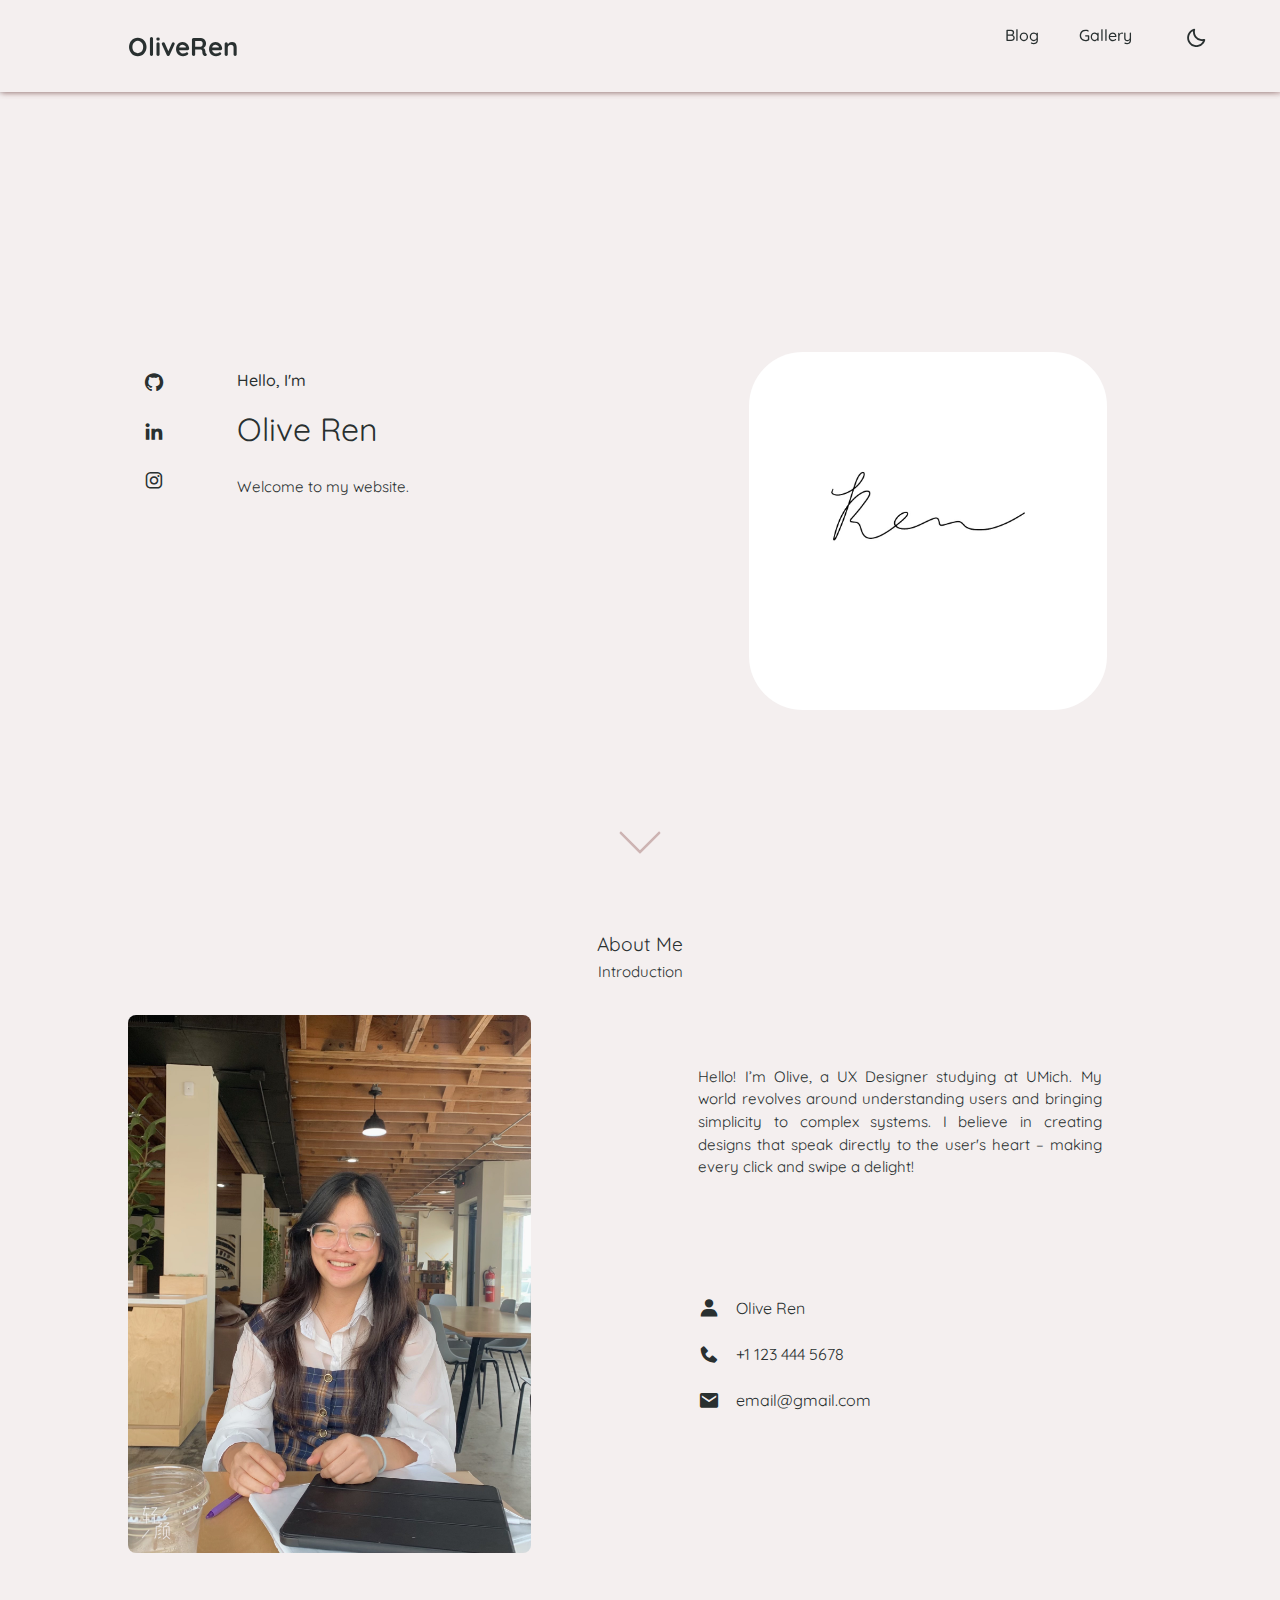
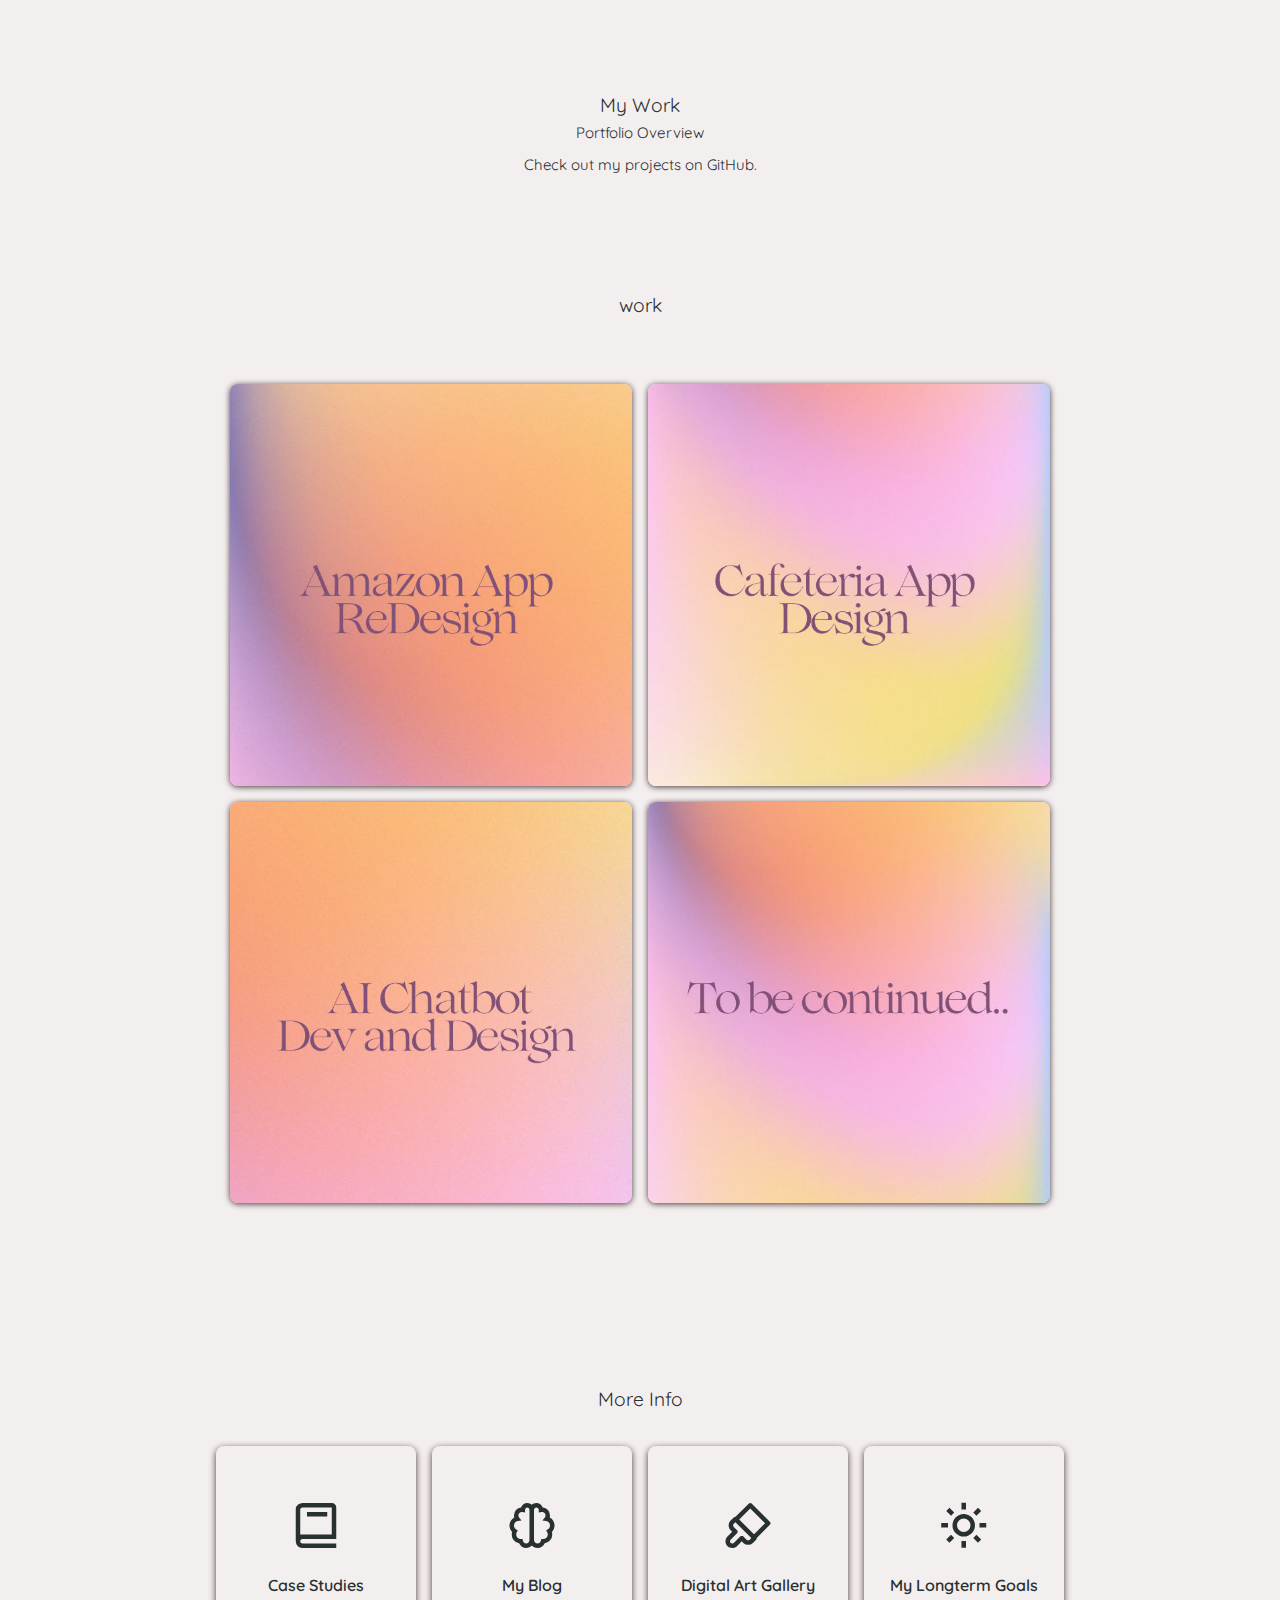
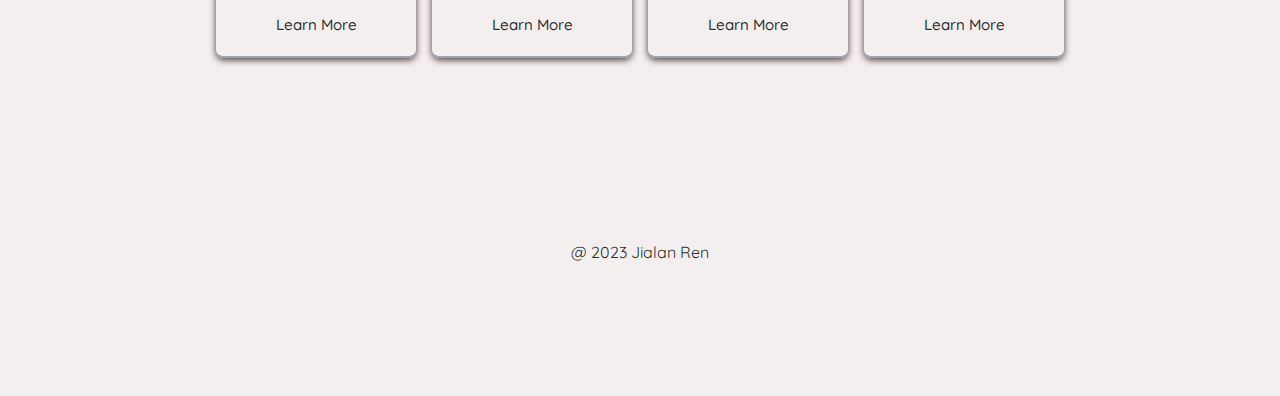
==== commit 4d45ba94: "Update index.html" ====
--- a/index.html
+++ b/index.html
@@ -87,19 +87,93 @@
         </div>
         <hr class="hr">
         <div class="portfolio-content">
-            <!-- Portfolio items here -->
-        </div>
+            <section class="portfolio" id="portfolio">
+            <div class="heading">
+              <h2>work</h2>
+              <span></span>
+              <div class="portfolio-text">
+                <p>
+                  <br><a href="https://github.com/renjialan/"></a>
+                </p>
+              </div>
+            </div>
+            <hr class="hr">
+            <div class="portfolio-content">
+              <div class="portfolio-img">
+                <a href="https://medium.com/@oliveren88/amazons-mobile-app-redesigned-with-ux-principles-b2f4d8c00d8">
+                  <img src="img/Amazon.jpeg" alt="image of Amazon tab">
+                  <div class="img-text">
+                  <div class="overlay"></div>  
+                    
+                    <p></p>
+                  </div>
+                </a>
+              </div>
+              <div class="portfolio-img">
+                <img src="img/Cafeteria.jpeg" alt="image of cafeteria app tab">
+                <div class="img-text">
+                  <h3></h3>
+                  <p></p>
+                </div>
+              </div>
+              <div class="portfolio-img">
+                
+                <img src="img/Flutter.jpeg" alt="image of flutter app tab">
+                <div class="img-text">
+                  <h3></h3>
+                  <p></p>
+                </div>
+              </div>
+              <div class="portfolio-img">
+                <img src="img/Tobe.jpeg" alt="image that says to be continued">
+                <div class="img-text">
+                  <h3></h3>
+                  <p></p>
+                </div>
+              </div>
+            </div>
+          </section>
+          
+    
+    
+ 
     </section>
-
+    
     <!-- Services -->
     <section class="services" id="services">
         <div class="heading">
             <h2>More Info</h2>
+            
         </div>
         <div class="services-content">
-            <!-- Service boxes here -->
+            <!-- Box 1 -->
+            <div class="services-box">
+                <i class='bx bx-book' ></i>
+                <h3>Case Studies</h3>
+                <a href="https://medium.com/@oliveren88">Learn More</a>
+            </div>
+            <!-- Box 2 -->
+            <div class="services-box">
+                <i class='bx bx-brain' ></i>
+                <h3>My Blog</h3>
+                <a href="https://medium.com/@oliveren88">Learn More</a>
+            </div>
+            <!-- Box 3 -->
+            <div class="services-box">
+                <i class='bx bx-brush' ></i>
+                <h3>Digital Art Gallery</h3>
+                <a href="gallery/index.html">Learn More</a>
+            </div>
+
+            <div class="services-box">
+                <i class='bx bx-sun' ></i>
+                <h3>My Longterm Goals</h3>
+                <a href="#">Learn More</a>
+            </div>
         </div>
     </section>
+    
+
 
     <!-- Footer -->
     <section class="Footer" id="Footer">
--- a/css/style.css
+++ b/css/style.css
@@ -149,8 +149,7 @@
 
     
 #darkmode {
-font-size: 22px;
-cursor: pointer;
+display: none;
 }
 
 .social {
@@ -587,6 +586,7 @@
     #darkmode {
     font-size: 22px;
     cursor: pointer;
+    display: flex;
 
     }
 
@@ -634,8 +634,8 @@
       /* Adjust the dark mode icon style if needed */
       font-size: 22px; 
       position: relative;
-      top: 0.7rem;
-      right: -20px;
+      top: -30px;
+    left: 200px;
       vertical-align: middle;
   }
 
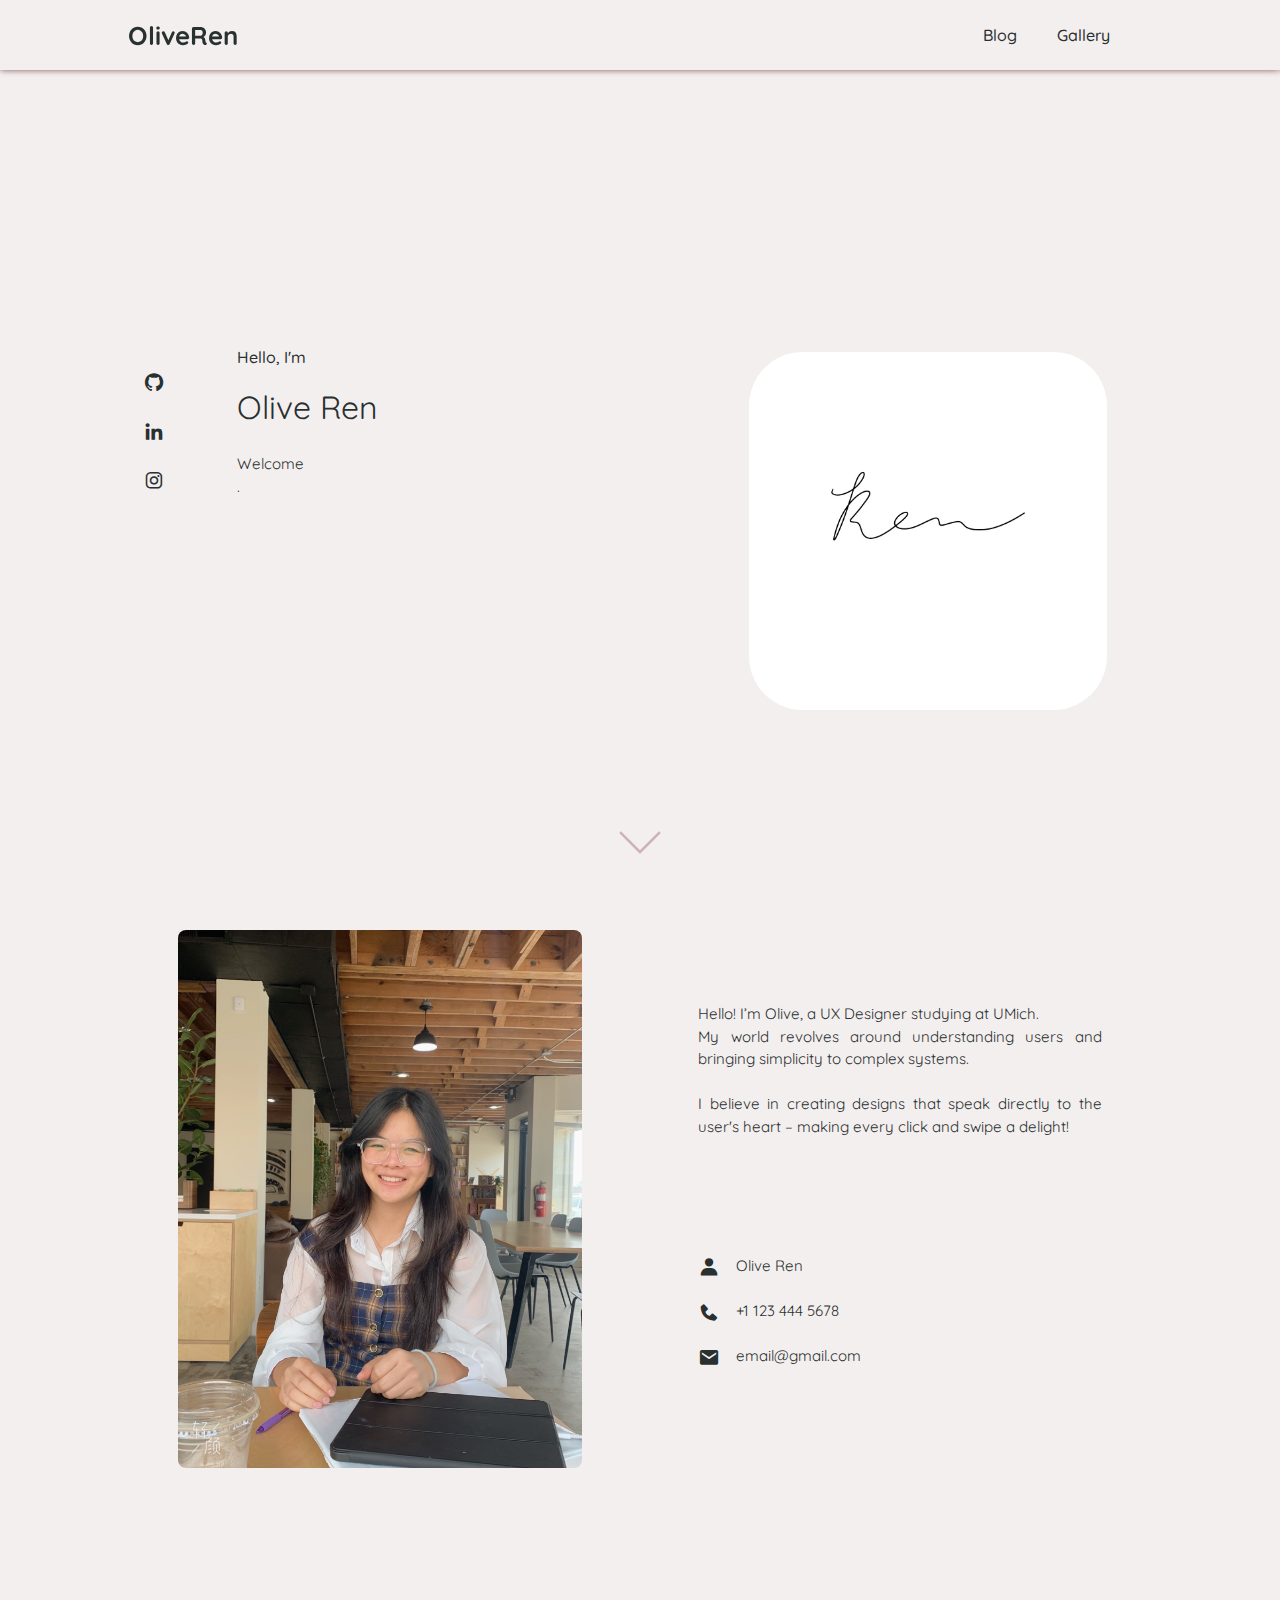
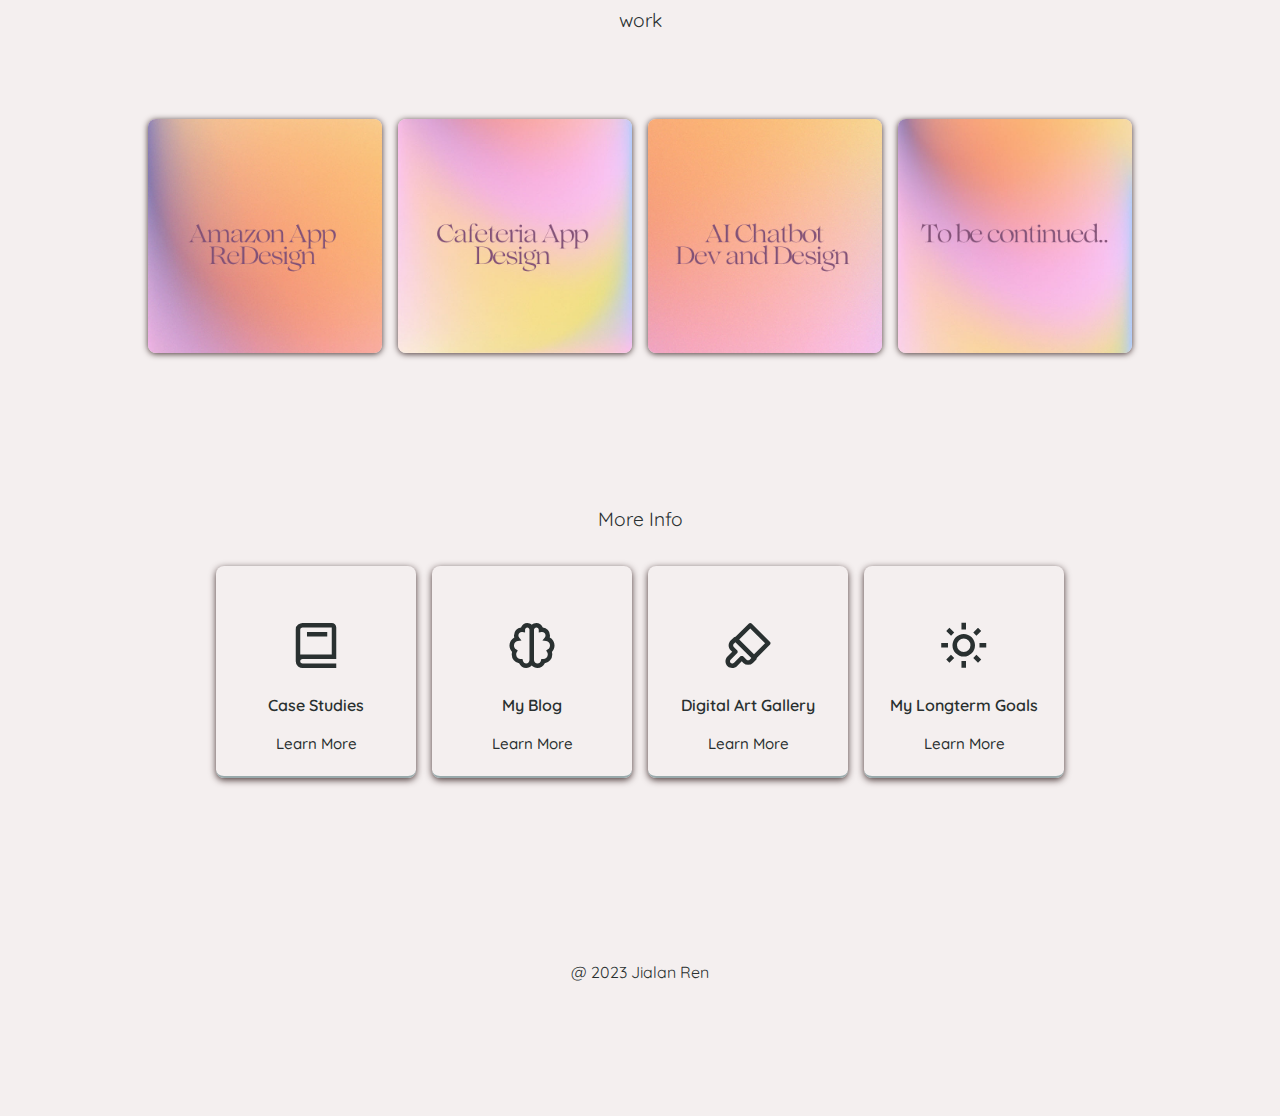
==== commit c8dceb0c: "Update index.html" ====
--- a/index.html
+++ b/index.html
@@ -1,93 +1,129 @@
+
 <!DOCTYPE html>
 <html lang="en">
 <head>
     <meta charset="UTF-8">
     <meta http-equiv="X-UA-Compatible" content="IE=edge">
     <meta name="viewport" content="width=device-width, initial-scale=1.0">
-    <title>Olive</title>
+    <title>Olive </title>
     <link rel="icon" type="image/x-icon" href="/android-chrome-192x192.png">
+    <!-- Link To CSS -->
     <link rel="stylesheet" href="css/reset.css">
     <link rel="stylesheet" href="css/style.css">
-    <link rel="stylesheet" href="https://cdn.jsdelivr.net/npm/boxicons@latest/css/boxicons.min.css">
+    <!-- Box Icons -->
+    <link rel="stylesheet"
+  href="https://cdn.jsdelivr.net/npm/boxicons@latest/css/boxicons.min.css">
+ 
 </head>
 <body>
     <!-- Navbar -->
     <header>
-        <a href="#home" class="logo">OliveRen</a>
+      
+        <a href="#" class="logo">OliveRen</a>
+ 
         <div class="bx bx-menu" id="menu-icon"></div>
-        <nav>
-            <ul class="navbar">
-                <li><a href="#home" id="jump">Skip to Main Content</a></li>
-                <li><a href="https://medium.com/@oliveren">Blog</a></li>
-                <li><a href="gallery/index.html">Gallery</a></li>
-            </ul>
+ <nav>
+        <ul class="navbar">
+          <li><a href = "#home" id="jump">Skip to Main Content</a></li>
+            
+            
+            <li><a href="https://medium.com/@oliveren">Blog</a></li>
+            <li><a href="gallery/index.html">Gallery</a></li>
+            
+            
             <div class="bx bx-moon" id="darkmode"></div>
-        </nav>
+        </ul>
+      </nav>
     </header>
-
+    
+    <!-- Footer -->
+    
+        <div className ="bottom-header">
+            
+        </div>
+
+  
     <!-- Home -->
     <section class="home" id="home">
+        
         <div class="social">
             <a href="https://github.com/renjialan"><i class='bx bxl-github'></i></a>
-            <a href="https://www.linkedin.com/in/oliveren/"><i class='bx bxl-linkedin'></i></a>
-            <a href="https://www.instagram.com/oliveren_illustrations/"><i class='bx bxl-instagram'></i></a>
-        </div>
+            <a href="https://www.linkedin.com/in/oliveren/"><i class='bx bxl-linkedin' ></i></a>
+            <a href="https://www.instagram.com/oliveren_illustrations/"><i class='bx bxl-instagram' ></i></a>
+        </div>
+       
         <div class="home-text">
             <span>Hello, I'm</span>
             <h1>Olive Ren</h1>
-            <p>Welcome to my website.</p>
-        </div>
-        <div class="branch-container">
-            <img class="branch" src="img/sig.jpeg" width="500" height="500" alt="image of signature">
-        </div>
-    </section>
-
-    <div class="arrow-container">
-        <div class="arrow"></div>
-    </div>
-
+            
+            <p>Welcome <br> . 
+            <br><br></p>
+            <!-- <a href="https://www.linkedin.com/in/oliveren/" class="btn">Contact Me</a> -->
+        </div>
+
+        
+
+          
+           <div class="branch-container">
+            <img class="branch" src="img/sig.jpeg"
+            width="500px"
+            height="500px" alt="image of signature">
+          </div>
+          
+       
+
+    </section>
+
+       <div class="arrow-container">
+            <div class="arrow"></div>
+          </div>
+ 
     <!-- About -->
     <section class="about" id="about">
         <div class="heading">
-            <h2>About Me</h2>
+            <!-- <h2>About Me</h2>
             <span>Introduction</span>
         </div>
-        <div class="about-container">
+        About Content -->
+       <div class="about-container">
             <div class="about-img">
                 <img src="img/olive.JPG" alt="image of author">
             </div>
             <div class="about-text">
-                <p>Hello! I’m Olive, a UX Designer studying at UMich. My world revolves around understanding users and bringing simplicity to complex systems. I believe in creating designs that speak directly to the user's heart – making every click and swipe a delight!</p>
+                <p>
+                  <br>Hello! I’m Olive, a UX Designer  studying at UMich. 
+                  <br>My world revolves around understanding users and bringing simplicity to complex systems. 
+                  <br><br>I believe in creating designs that speak directly to the user's heart – making every click and swipe a delight!
+
+                  
+                    
+                </p>
                 <div class="information">
+                    
                     <div class="info-box">
-                        <i class='bx bxs-user'></i>
+                        <i class='bx bxs-user' ></i>
                         <span>Olive Ren</span>
                     </div>
+                    
                     <div class="info-box">
-                        <i class='bx bxs-phone'></i>
+                        <i class='bx bxs-phone' ></i>
                         <span>+1 123 444 5678</span>
                     </div>
+                    
                     <div class="info-box">
-                        <i class='bx bxs-envelope'></i>
+                        <i class='bx bxs-envelope' ></i>
                         <span>email@gmail.com</span>
                     </div>
                 </div>
+                
             </div> 
         </div> 
-    </section>
-
-    <!-- Portfolio -->
-    <section class="portfolio" id="portfolio">
-        <div class="heading">
-            <h2>My Work</h2>
-            <span>Portfolio Overview</span>
-            <div class="portfolio-text">
-                <p>Check out my projects on <a href="https://github.com/renjialan/">GitHub</a>.</p>
-            </div>
-        </div>
-        <hr class="hr">
-        <div class="portfolio-content">
-            <section class="portfolio" id="portfolio">
+
+    </section>
+
+
+          <!-- Portfolio -->
+          <section class="portfolio" id="portfolio">
             <div class="heading">
               <h2>work</h2>
               <span></span>
@@ -174,14 +210,15 @@
     </section>
     
 
-
+ 
     <!-- Footer -->
     <section class="Footer" id="Footer">
-        <div class="bottom-header">
-            <h4>@ 2023 Jialan Ren</h4>
-        </div>
-    </section>
-
+        <div class ="bottom-header">
+            <h4><p>@ 2023 Jialan Ren<p\></h4>
+    </section>
+ 
+ 
+    <!-- Link To JS -->
     <script src="js/index.js"></script>
 </body>
 </html>
--- a/css/style.css
+++ b/css/style.css
@@ -347,7 +347,8 @@
         }
         .portfolio-content {
         display: grid;
-        grid-template-columns: repeat(auto-fit, minmax(280px, auto));
+        padding: 20px;
+        grid-template-columns: repeat(auto-fit, minmax(230px, auto));
         gap: 1rem;
         margin-top: 2rem;
         }
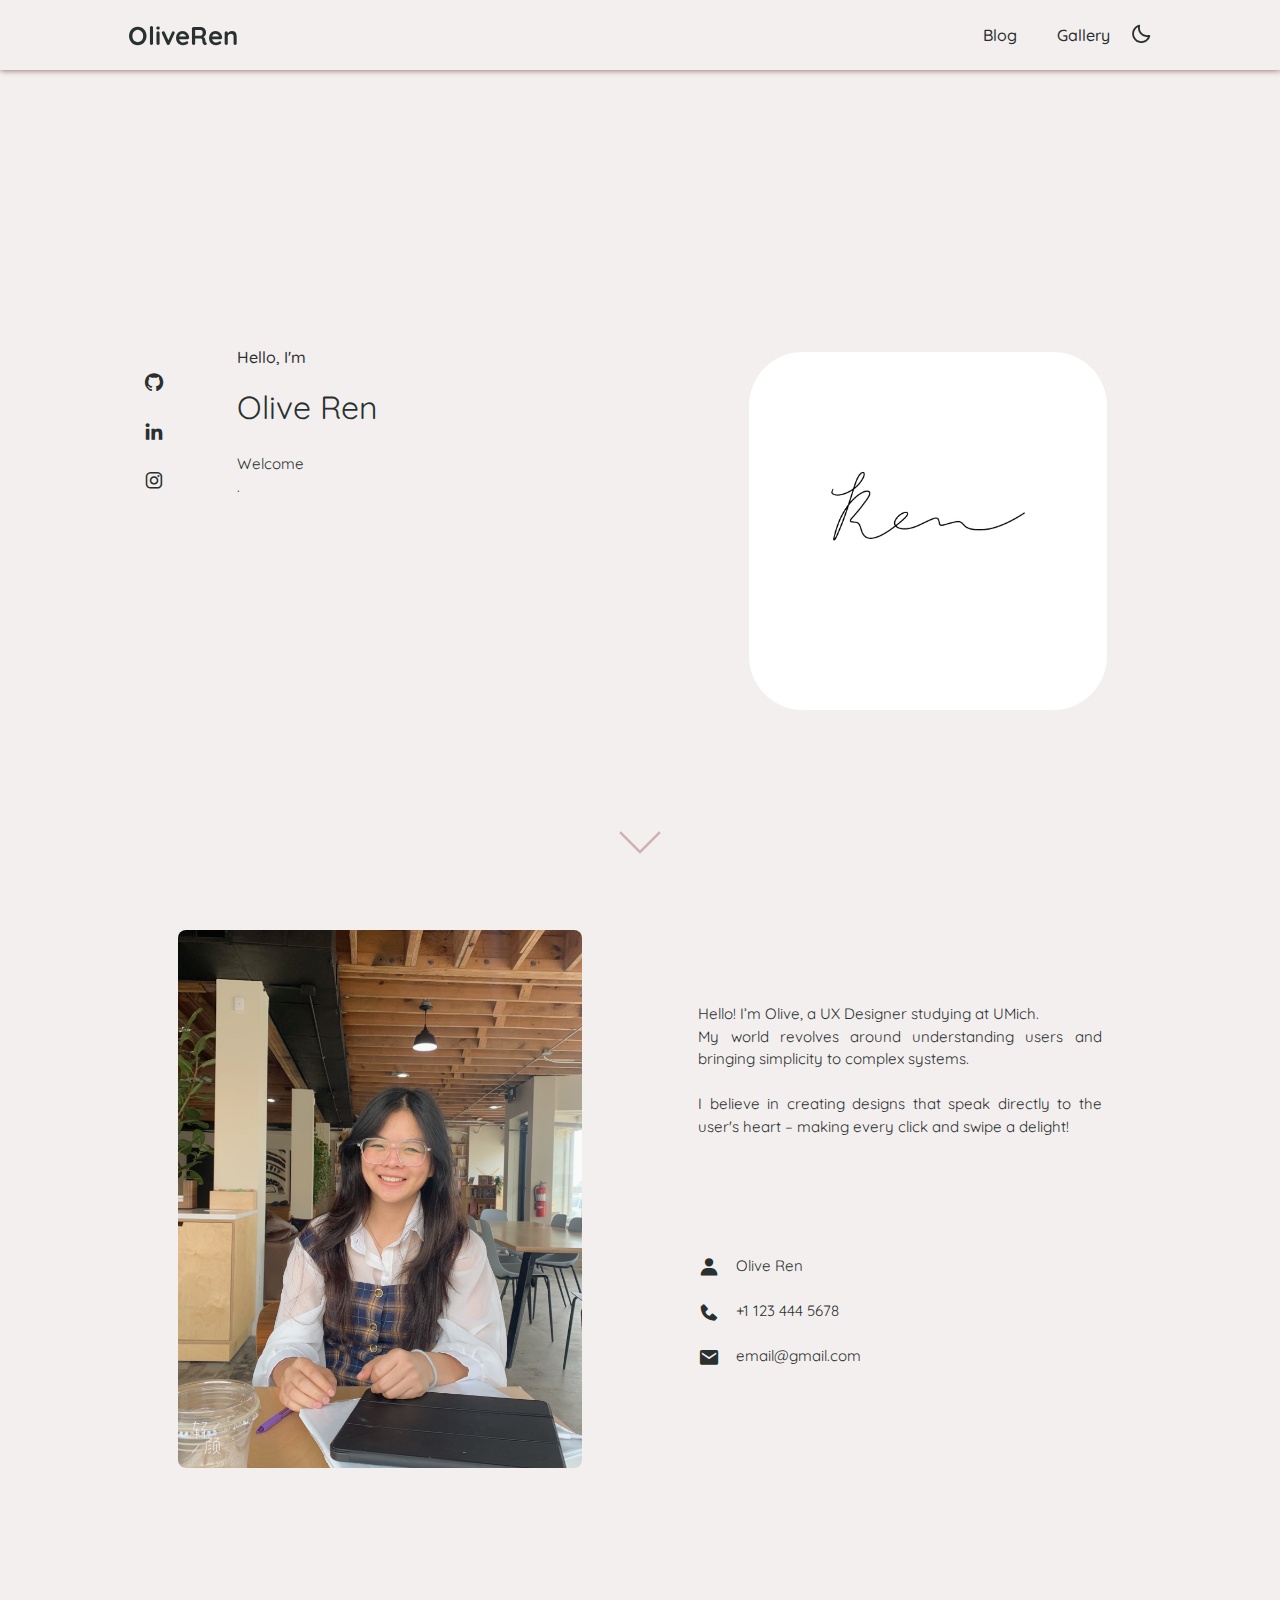
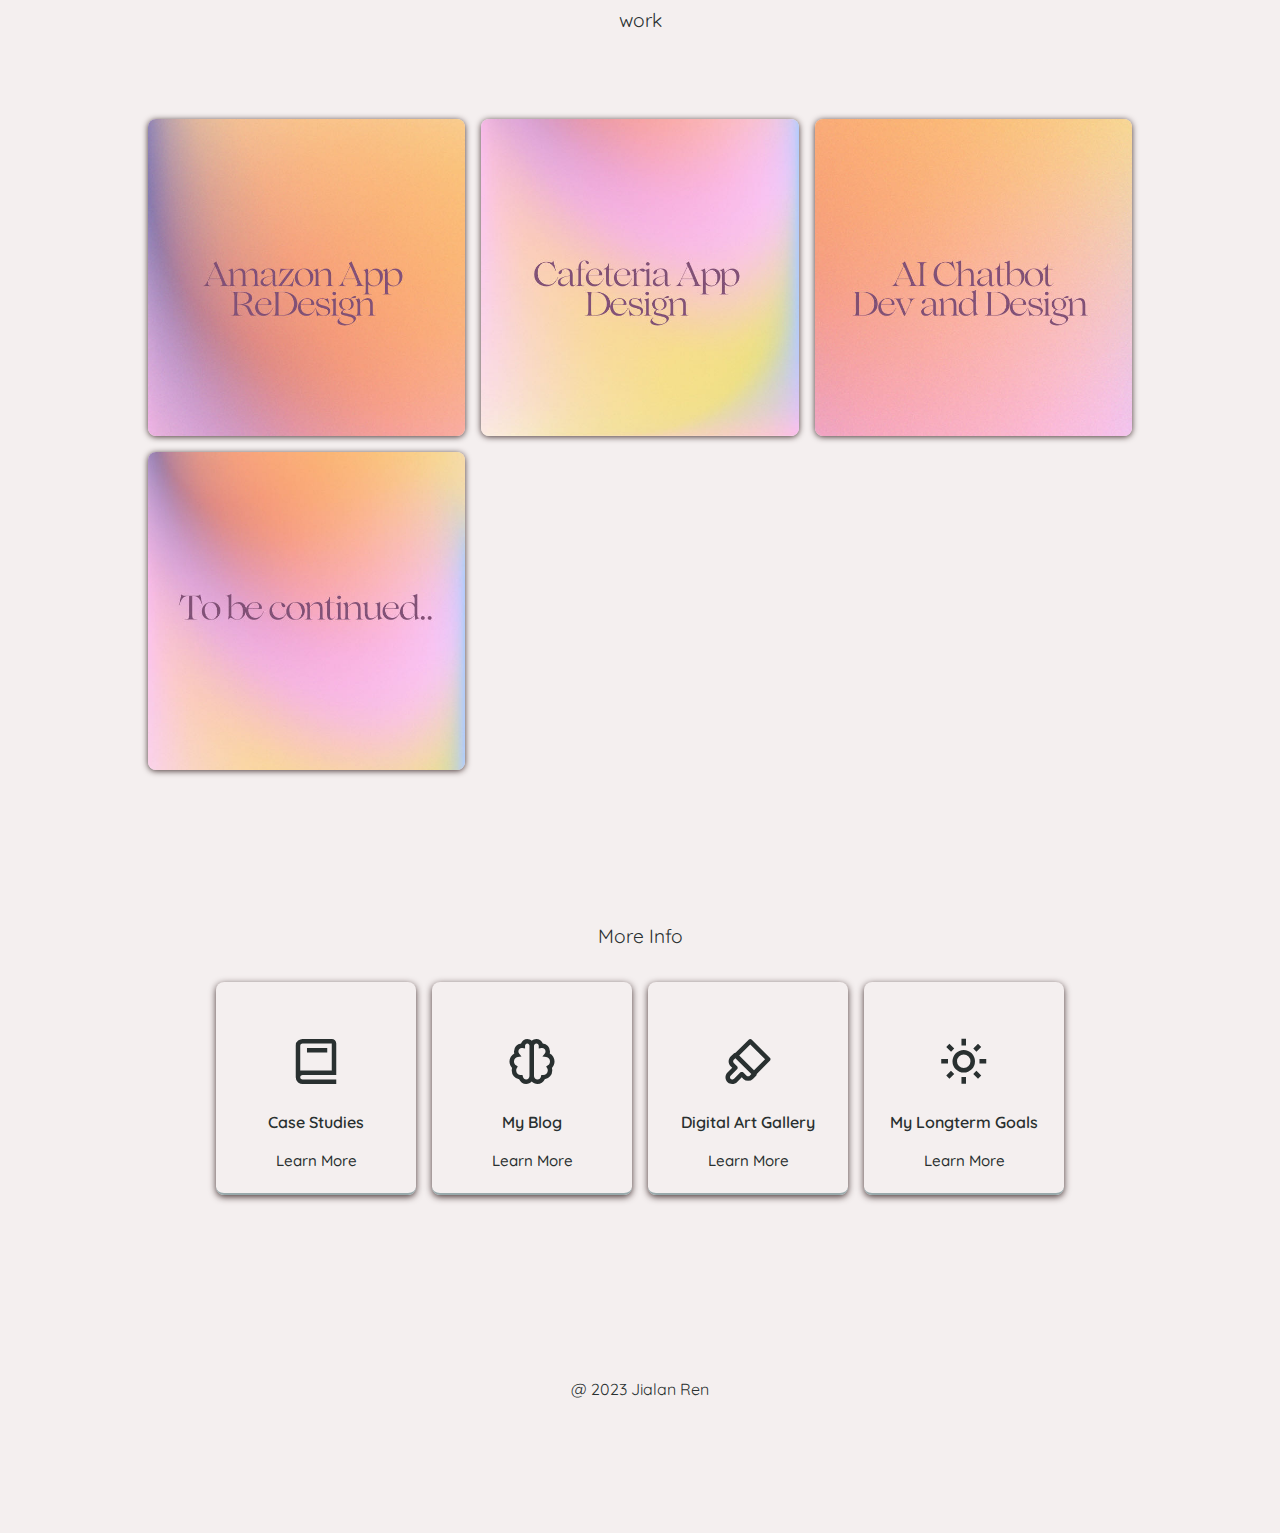
==== commit f1812926: "Update index.html" ====
--- a/index.html
+++ b/index.html
@@ -58,7 +58,7 @@
             
             <p>Welcome <br> . 
             <br><br></p>
-            <!-- <a href="https://www.linkedin.com/in/oliveren/" class="btn">Contact Me</a> -->
+            
         </div>
 
         
--- a/css/style.css
+++ b/css/style.css
@@ -348,7 +348,7 @@
         .portfolio-content {
         display: grid;
         padding: 20px;
-        grid-template-columns: repeat(auto-fit, minmax(230px, auto));
+        grid-template-columns: repeat(auto-fit, minmax(250px, auto));
         gap: 1rem;
         margin-top: 2rem;
         }
@@ -635,8 +635,8 @@
       /* Adjust the dark mode icon style if needed */
       font-size: 22px; 
       position: relative;
-      top: -30px;
-    left: 200px;
+      top: 10px;
+   
       vertical-align: middle;
   }
 
